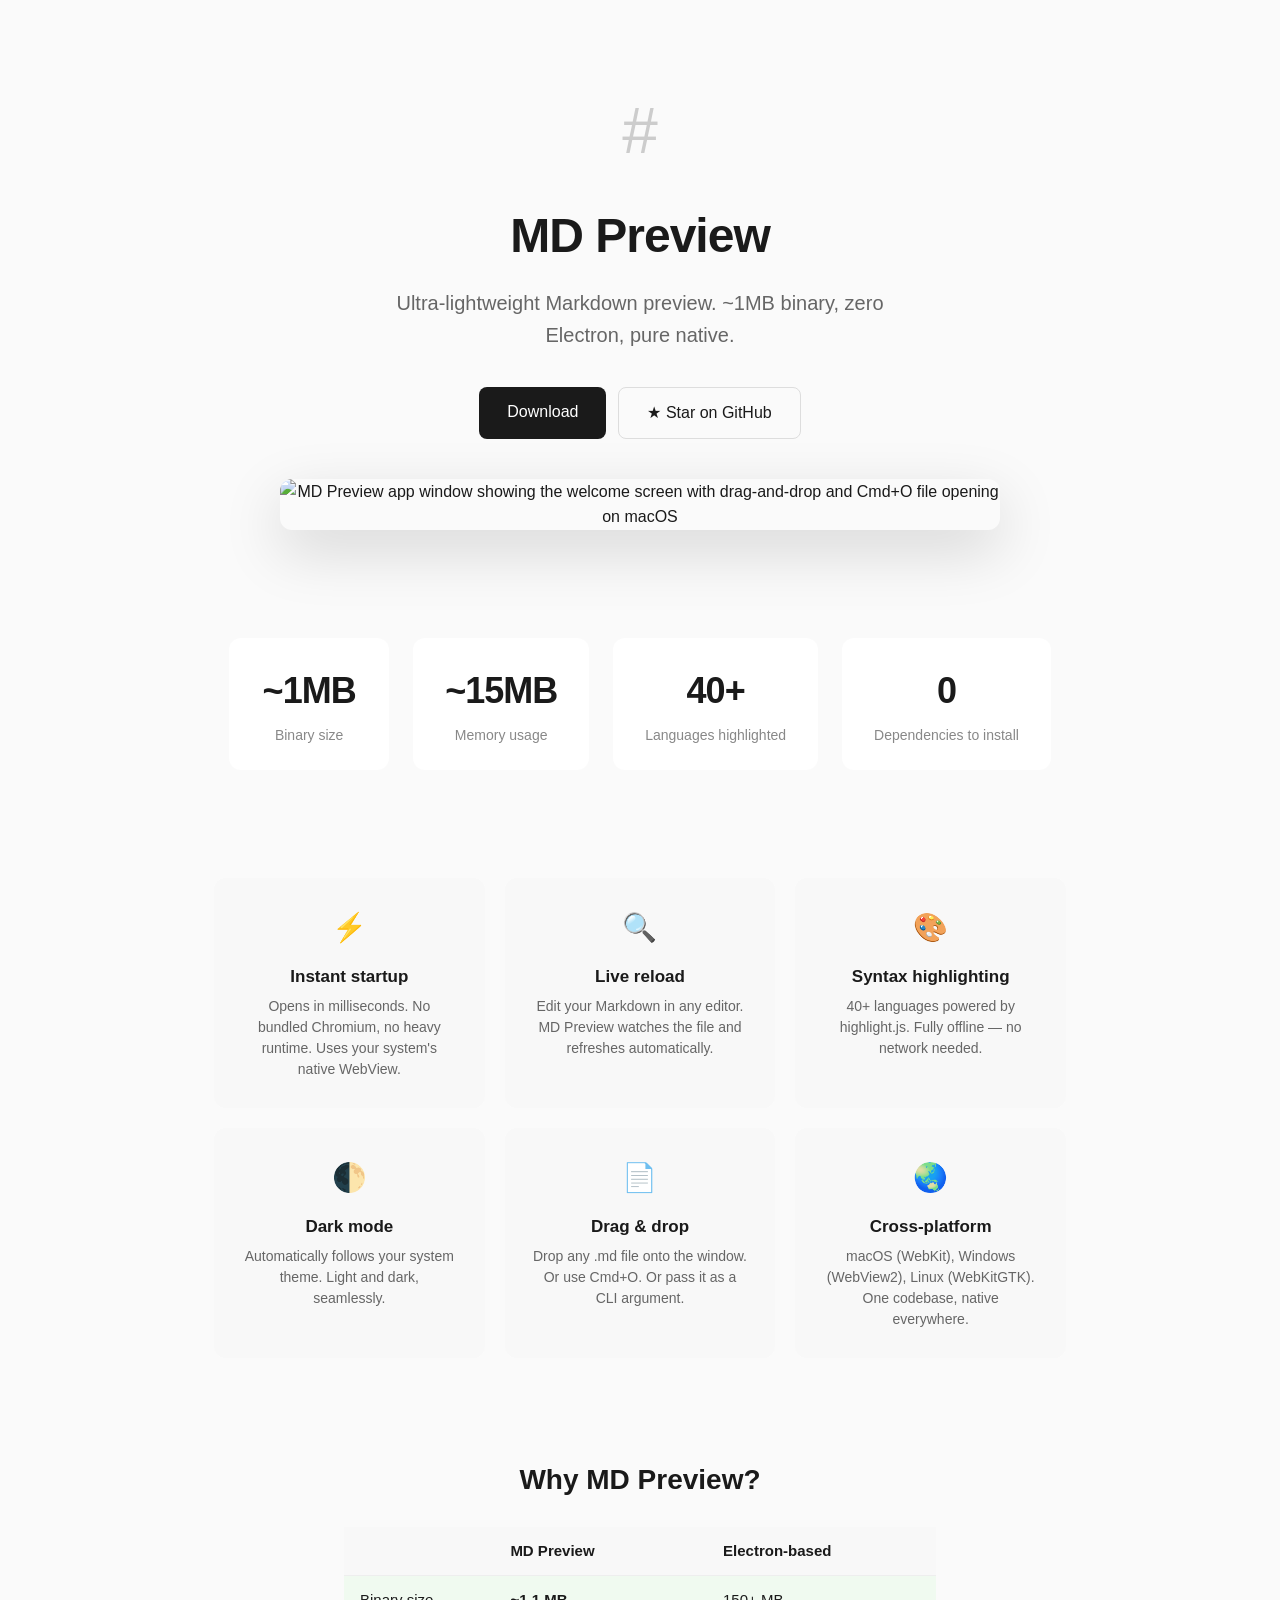
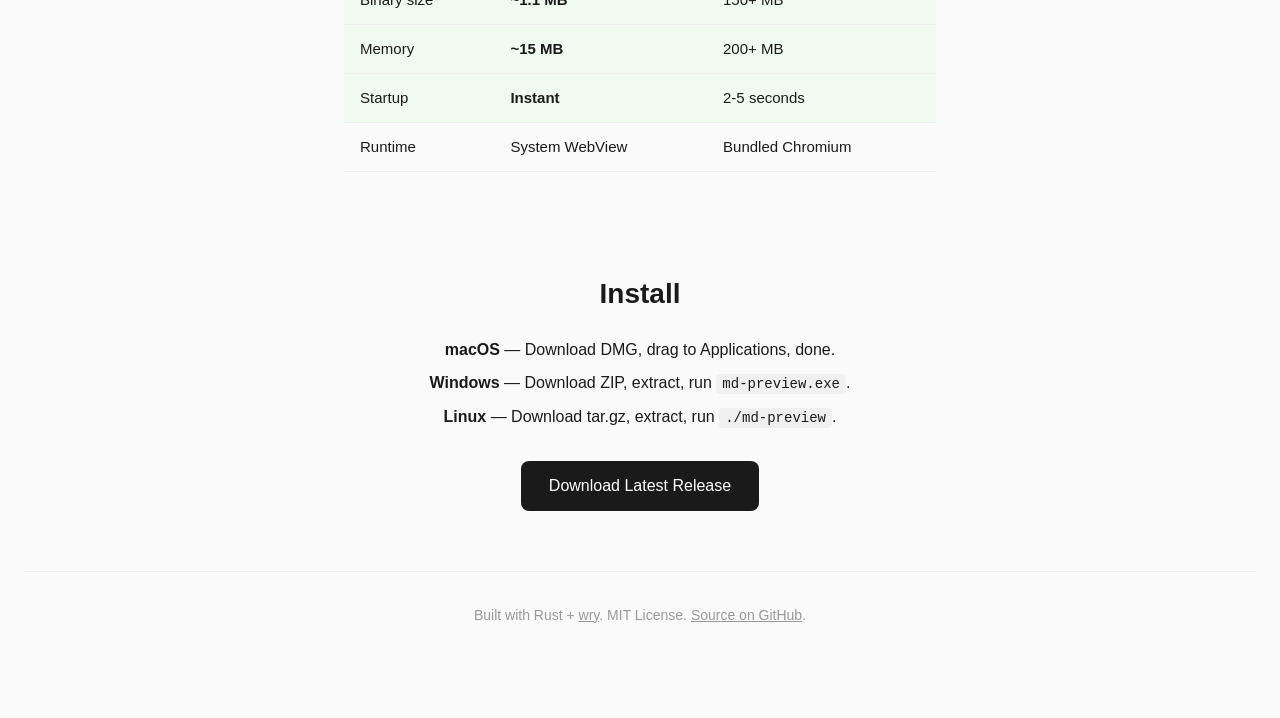
==== docs/index.html @ 72ba21fd "feat: add star icon to GitHub button on landing page" ====
<!DOCTYPE html>
<html lang="en">
<head>
<meta charset="utf-8">
<meta name="viewport" content="width=device-width, initial-scale=1">
<title>MD Preview — Ultra-lightweight Markdown Preview App for macOS, Windows & Linux</title>
<meta name="description" content="Free, open-source Markdown preview app. ~1MB binary, native WebView, offline syntax highlighting for 40+ languages, dark mode. Built with Rust. Supports macOS, Windows, Linux.">
<meta name="keywords" content="markdown preview, markdown viewer, markdown reader, md preview, lightweight markdown app, rust markdown, native markdown viewer, offline markdown, syntax highlighting, dark mode, macos app, windows app, linux app, open source, free markdown tool, electron alternative, wry, pulldown-cmark">
<meta name="author" content="vorojar">
<meta name="robots" content="index, follow">
<link rel="canonical" href="https://vorojar.github.io/md-preview/">

<!-- Open Graph -->
<meta property="og:type" content="website">
<meta property="og:site_name" content="MD Preview">
<meta property="og:title" content="MD Preview — Ultra-lightweight Markdown Preview App">
<meta property="og:description" content="~1MB binary. Zero Electron. Pure native. Syntax highlighting for 40+ languages. macOS, Windows, Linux. Free & open source.">
<meta property="og:image" content="https://raw.githubusercontent.com/vorojar/md-preview/master/screenshots/welcome.png">
<meta property="og:image:width" content="1281">
<meta property="og:image:height" content="1080">
<meta property="og:url" content="https://vorojar.github.io/md-preview/">

<!-- Twitter -->
<meta name="twitter:card" content="summary_large_image">
<meta name="twitter:title" content="MD Preview — ~1MB Markdown Preview App">
<meta name="twitter:description" content="Zero Electron. Pure native. 40+ languages highlighted. Free & open source.">
<meta name="twitter:image" content="https://raw.githubusercontent.com/vorojar/md-preview/master/screenshots/welcome.png">

<link rel="icon" href="data:image/svg+xml,<svg xmlns='http://www.w3.org/2000/svg' viewBox='0 0 100 100'><text y='.9em' font-size='90'>#</text></svg>">

<!-- Structured Data -->
<script type="application/ld+json">
{
  "@context": "https://schema.org",
  "@type": "SoftwareApplication",
  "name": "MD Preview",
  "description": "Ultra-lightweight cross-platform Markdown preview app built with Rust. ~1MB binary, native WebView, offline syntax highlighting, dark mode.",
  "url": "https://vorojar.github.io/md-preview/",
  "downloadUrl": "https://github.com/vorojar/md-preview/releases",
  "operatingSystem": "macOS, Windows, Linux",
  "applicationCategory": "DeveloperApplication",
  "softwareVersion": "0.3.0",
  "fileSize": "1.1MB",
  "license": "https://opensource.org/licenses/MIT",
  "offers": { "@type": "Offer", "price": "0", "priceCurrency": "USD" },
  "author": { "@type": "Person", "name": "vorojar", "url": "https://github.com/vorojar" },
  "sourceOrganization": { "@type": "Organization", "name": "GitHub", "url": "https://github.com/vorojar/md-preview" }
}
</script>
<style>
:root { color-scheme: light; }
* { margin: 0; padding: 0; box-sizing: border-box; }

body {
  font-family: -apple-system, BlinkMacSystemFont, "Segoe UI", Helvetica, Arial, sans-serif;
  line-height: 1.6;
  color: #1a1a1a;
  background: #fff;
}


/* Hero */
.hero {
  text-align: center;
  padding: 80px 24px 60px;
  background: #fafafa;
}

.hero-icon {
  font-size: 64px;
  color: #ccc;
  margin-bottom: 16px;
}

.hero h1 {
  font-size: 48px;
  font-weight: 700;
  letter-spacing: -1px;
  margin-bottom: 12px;
}

.hero .tagline {
  font-size: 20px;
  color: #666;
  max-width: 560px;
  margin: 0 auto 36px;
}

.cta {
  display: inline-flex;
  gap: 12px;
  flex-wrap: wrap;
  justify-content: center;
}

.cta a {
  display: inline-block;
  padding: 12px 28px;
  border-radius: 8px;
  font-size: 16px;
  font-weight: 500;
  text-decoration: none;
  transition: all 0.2s;
}

.cta-primary {
  background: #1a1a1a;
  color: #fff;
}
.cta-primary:hover { background: #333; }


.cta-secondary {
  background: none;
  color: #1a1a1a;
  border: 1px solid #ddd;
}
.cta-secondary:hover { background: #f5f5f5; }

/* Screenshot */
.screenshot {
  text-align: center;
  padding: 40px 24px 60px;
  background: #fafafa;
}


.screenshot img {
  max-width: 720px;
  width: 100%;
  height: auto;
  border-radius: 12px;
  box-shadow: 0 20px 60px rgba(0,0,0,0.15);
}

/* Stats */
.stats {
  display: flex;
  justify-content: center;
  gap: 24px;
  padding: 48px 24px;
  background: #fafafa;
  flex-wrap: wrap;
}

.stat {
  background: #fff;
  border-radius: 12px;
  padding: 24px 32px;
  text-align: center;
  min-width: 160px;
}

.stat .number {
  font-size: 36px;
  font-weight: 700;
  letter-spacing: -1px;
}

.stat .label {
  font-size: 14px;
  color: #888;
  margin-top: 4px;
}

/* Features */
.features {
  max-width: 900px;
  margin: 0 auto;
  padding: 60px 24px;
  display: grid;
  grid-template-columns: repeat(auto-fit, minmax(250px, 1fr));
  gap: 20px;
}

.feature {
  background: #f8f8f8;
  border-radius: 12px;
  padding: 28px;
}

.feature .icon {
  font-size: 28px;
  margin-bottom: 12px;
}

.feature h3 {
  font-size: 17px;
  margin-bottom: 6px;
}

.feature p {
  font-size: 14px;
  color: #666;
  line-height: 1.5;
}

/* Comparison */
.comparison-section {
  max-width: 640px;
  margin: 0 auto;
  padding: 40px 24px 60px;
  text-align: center;
}

.comparison-section h2 {
  font-size: 28px;
  margin-bottom: 24px;
}

.comparison {
  width: 100%;
  border-collapse: collapse;
  font-size: 15px;
}

.comparison th, .comparison td {
  padding: 12px 16px;
  text-align: left;
  border-bottom: 1px solid #eee;
}

.comparison th {
  background: #f8f8f8;
  font-weight: 600;
}

.comparison .highlight {
  background: #f0faf0;
}

/* Install */
.install {
  max-width: 640px;
  margin: 0 auto;
  padding: 40px 24px 60px;
  text-align: center;
}

.install h2 {
  font-size: 28px;
  margin-bottom: 20px;
}

.install-steps p {
  margin: 8px 0;
  font-size: 16px;
}

.install-steps code {
  display: inline;
  background: #f0f0f0;
  padding: 2px 6px;
  border-radius: 4px;
  font-size: 14px;
}

/* Footer */
footer {
  text-align: center;
  padding: 32px 24px;
  font-size: 14px;
  color: #999;
  border-top: 1px solid #eee;
}

footer a { color: inherit; }

/* Mobile */
@media (max-width: 600px) {
  .hero h1 { font-size: 32px; }
  .hero .tagline { font-size: 17px; }
  .stats { gap: 12px; }
  .stat { min-width: 140px; padding: 20px; }
  .stat .number { font-size: 28px; }
}
</style>
</head>
<body>

<header class="hero">
  <div class="hero-icon">#</div>
  <h1>MD Preview</h1>
  <p class="tagline">Ultra-lightweight Markdown preview. ~1MB binary, zero Electron, pure native.</p>
  <div class="cta">
    <a class="cta-primary" href="https://github.com/vorojar/md-preview/releases">Download</a>
    <a class="cta-secondary" href="https://github.com/vorojar/md-preview">&#9733; Star on GitHub</a>
  </div>
</section>

<section class="screenshot">
  <img src="https://raw.githubusercontent.com/vorojar/md-preview/master/screenshots/welcome.png" alt="MD Preview app window showing the welcome screen with drag-and-drop and Cmd+O file opening on macOS" loading="lazy" width="1281" height="1080">
</section>

<section class="stats">
  <div class="stat">
    <div class="number">~1MB</div>
    <div class="label">Binary size</div>
  </div>
  <div class="stat">
    <div class="number">~15MB</div>
    <div class="label">Memory usage</div>
  </div>
  <div class="stat">
    <div class="number">40+</div>
    <div class="label">Languages highlighted</div>
  </div>
  <div class="stat">
    <div class="number">0</div>
    <div class="label">Dependencies to install</div>
  </div>
</section>

<section class="features">
  <div class="feature">
    <div class="icon">&#9889;</div>
    <h3>Instant startup</h3>
    <p>Opens in milliseconds. No bundled Chromium, no heavy runtime. Uses your system's native WebView.</p>
  </div>
  <div class="feature">
    <div class="icon">&#128269;</div>
    <h3>Live reload</h3>
    <p>Edit your Markdown in any editor. MD Preview watches the file and refreshes automatically.</p>
  </div>
  <div class="feature">
    <div class="icon">&#127912;</div>
    <h3>Syntax highlighting</h3>
    <p>40+ languages powered by highlight.js. Fully offline — no network needed.</p>
  </div>
  <div class="feature">
    <div class="icon">&#127763;</div>
    <h3>Dark mode</h3>
    <p>Automatically follows your system theme. Light and dark, seamlessly.</p>
  </div>
  <div class="feature">
    <div class="icon">&#128196;</div>
    <h3>Drag & drop</h3>
    <p>Drop any .md file onto the window. Or use Cmd+O. Or pass it as a CLI argument.</p>
  </div>
  <div class="feature">
    <div class="icon">&#127759;</div>
    <h3>Cross-platform</h3>
    <p>macOS (WebKit), Windows (WebView2), Linux (WebKitGTK). One codebase, native everywhere.</p>
  </div>
</section>

<section class="comparison-section">
  <h2>Why MD Preview?</h2>
  <table class="comparison">
    <tr>
      <th></th>
      <th>MD Preview</th>
      <th>Electron-based</th>
    </tr>
    <tr class="highlight">
      <td>Binary size</td>
      <td><strong>~1.1 MB</strong></td>
      <td>150+ MB</td>
    </tr>
    <tr class="highlight">
      <td>Memory</td>
      <td><strong>~15 MB</strong></td>
      <td>200+ MB</td>
    </tr>
    <tr class="highlight">
      <td>Startup</td>
      <td><strong>Instant</strong></td>
      <td>2-5 seconds</td>
    </tr>
    <tr>
      <td>Runtime</td>
      <td>System WebView</td>
      <td>Bundled Chromium</td>
    </tr>
  </table>
</section>

<section class="install">
  <h2>Install</h2>
  <div class="install-steps">
    <p><strong>macOS</strong> — Download DMG, drag to Applications, done.</p>
    <p><strong>Windows</strong> — Download ZIP, extract, run <code>md-preview.exe</code>.</p>
    <p><strong>Linux</strong> — Download tar.gz, extract, run <code>./md-preview</code>.</p>
  </div>
  <div class="cta" style="margin-top: 24px;">
    <a class="cta-primary" href="https://github.com/vorojar/md-preview/releases/latest">Download Latest Release</a>
  </div>
</section>

<footer>
  <p>Built with Rust + <a href="https://github.com/nicedavisit/nicedavisit">wry</a>. MIT License. <a href="https://github.com/vorojar/md-preview">Source on GitHub</a>.</p>
</footer>

</body>
</html>
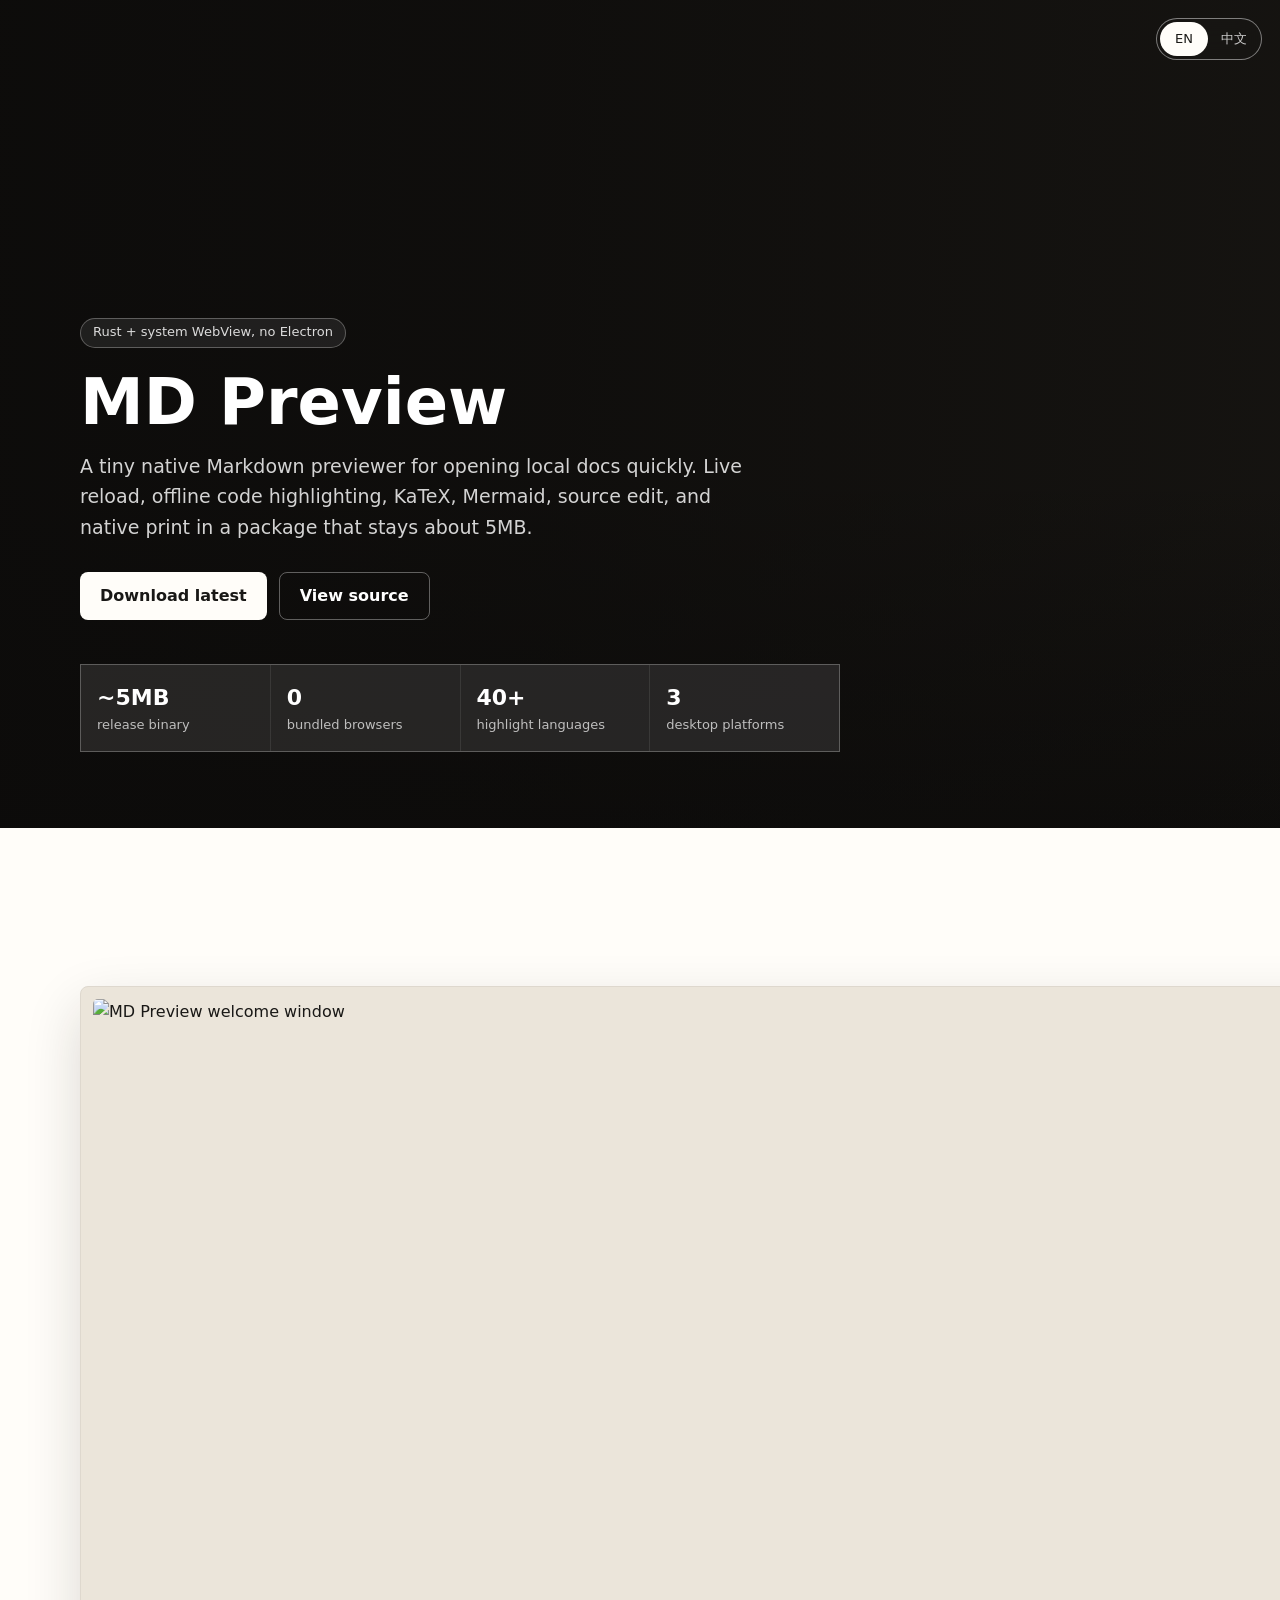
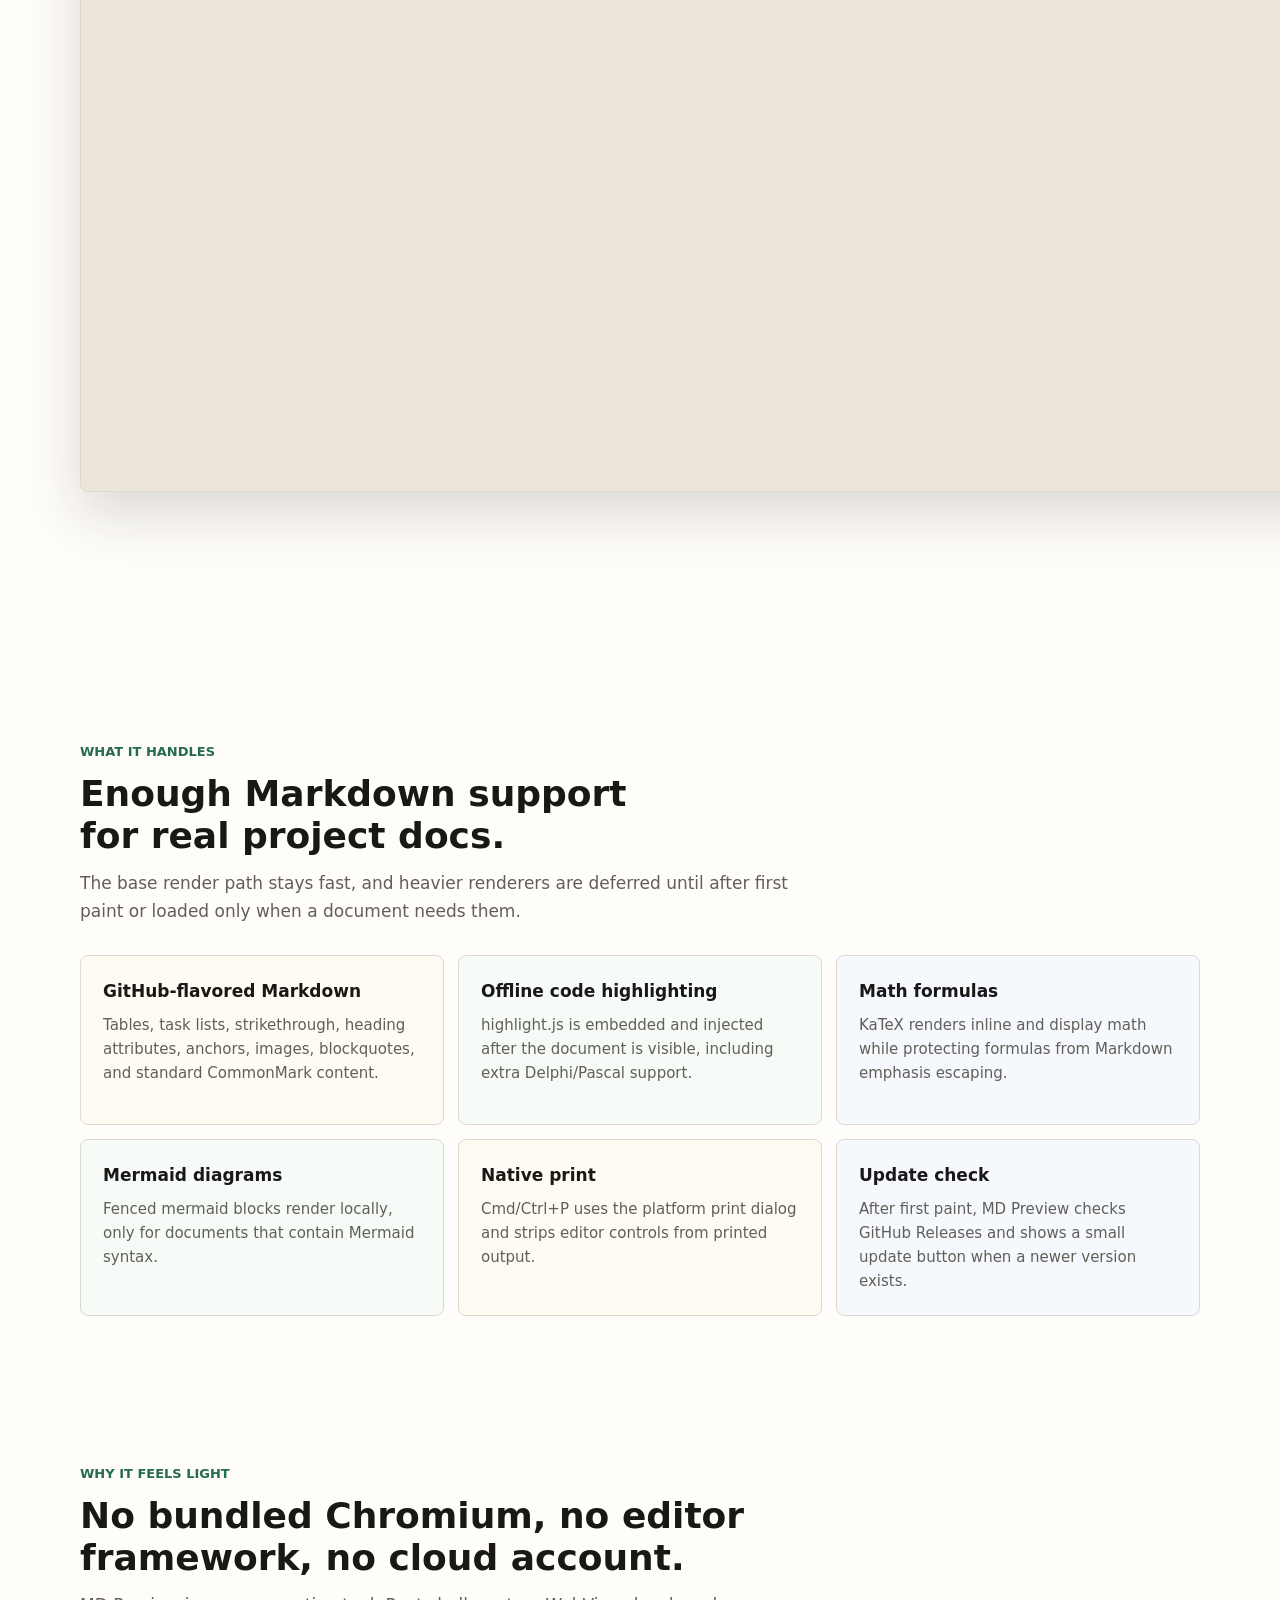
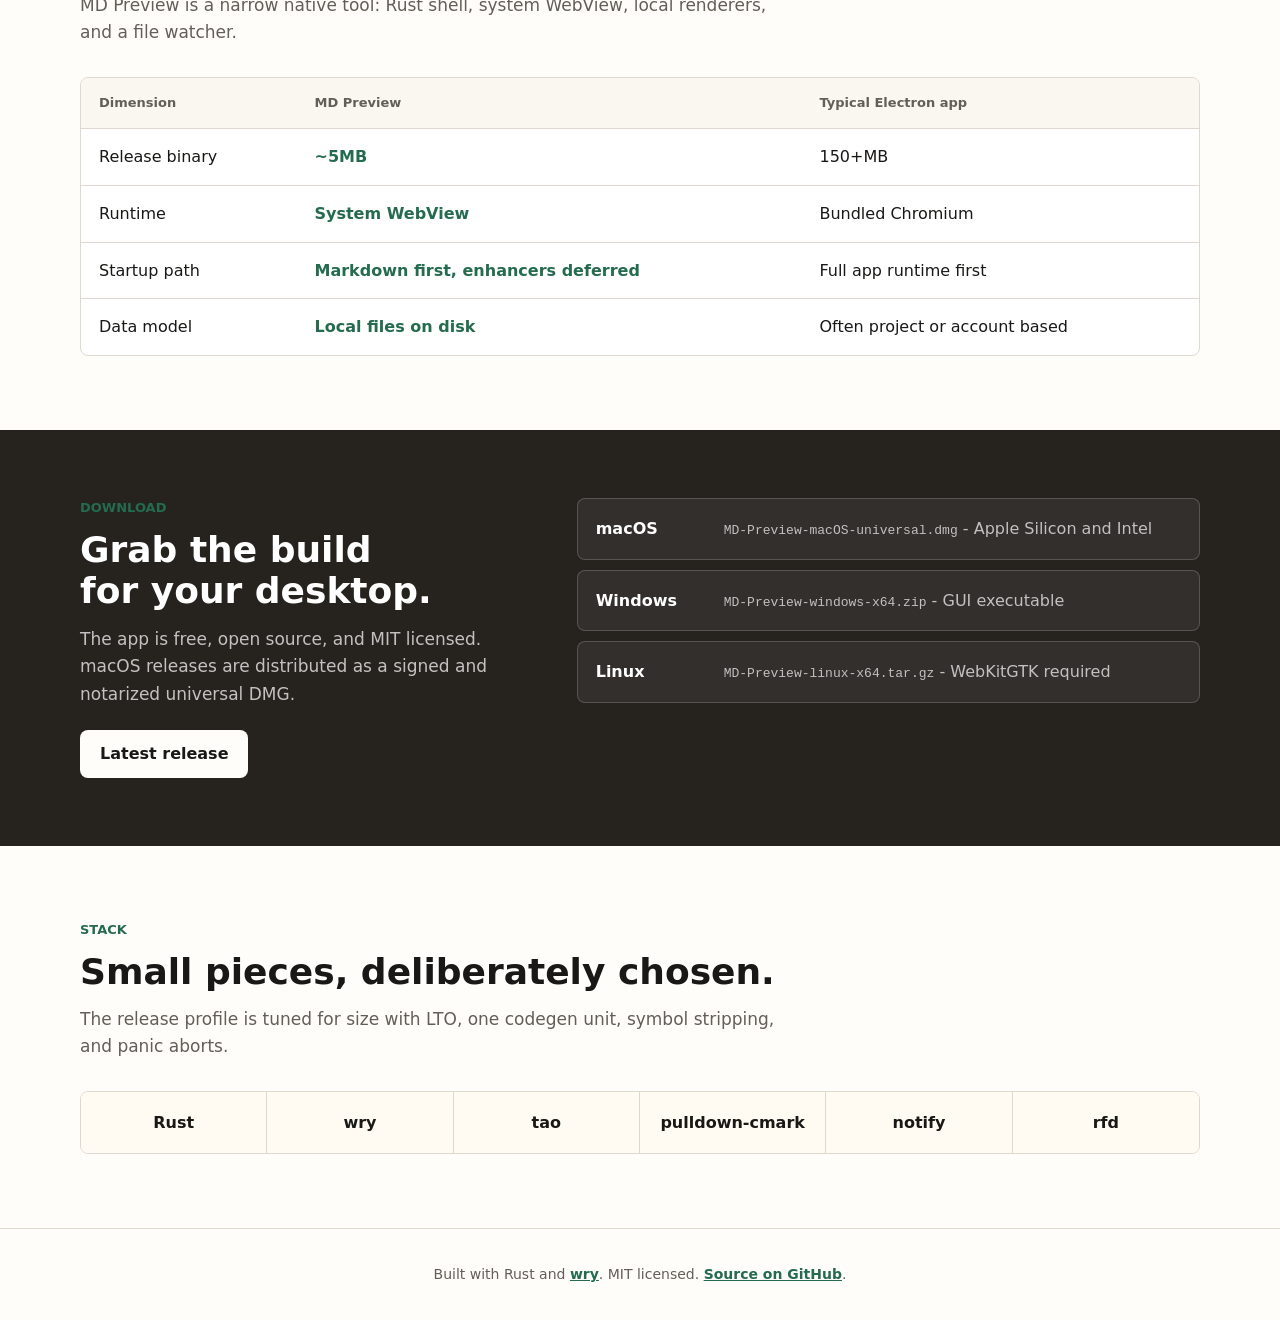
==== commit 743c64b2: "docs: refresh readme and website" ====
--- a/docs/index.html
+++ b/docs/index.html
@@ -3,393 +3,610 @@
 <head>
 <meta charset="utf-8">
 <meta name="viewport" content="width=device-width, initial-scale=1">
-<title>MD Preview — Ultra-lightweight Markdown Preview App for macOS, Windows & Linux</title>
-<meta name="description" content="Free, open-source Markdown preview app. ~1MB binary, native WebView, offline syntax highlighting for 40+ languages, dark mode. Built with Rust. Supports macOS, Windows, Linux.">
-<meta name="keywords" content="markdown preview, markdown viewer, markdown reader, md preview, lightweight markdown app, rust markdown, native markdown viewer, offline markdown, syntax highlighting, dark mode, macos app, windows app, linux app, open source, free markdown tool, electron alternative, wry, pulldown-cmark">
+<title>MD Preview - Tiny native Markdown previewer for macOS, Windows, and Linux</title>
+<meta name="description" content="MD Preview is a tiny native Markdown previewer built with Rust and system WebView. About 5MB, zero Electron, offline syntax highlighting, KaTeX, Mermaid, live reload, and native print.">
+<meta name="keywords" content="markdown preview, markdown viewer, markdown reader, md preview, lightweight markdown app, rust markdown, native markdown viewer, offline markdown, syntax highlighting, katex, mermaid, macos app, windows app, linux app, open source, electron alternative, wry, pulldown-cmark">
 <meta name="author" content="vorojar">
 <meta name="robots" content="index, follow">
 <link rel="canonical" href="https://vorojar.github.io/md-preview/">
 
-<!-- Open Graph -->
 <meta property="og:type" content="website">
 <meta property="og:site_name" content="MD Preview">
-<meta property="og:title" content="MD Preview — Ultra-lightweight Markdown Preview App">
-<meta property="og:description" content="~1MB binary. Zero Electron. Pure native. Syntax highlighting for 40+ languages. macOS, Windows, Linux. Free & open source.">
-<meta property="og:image" content="https://raw.githubusercontent.com/vorojar/md-preview/master/screenshots/welcome.png">
-<meta property="og:image:width" content="1281">
+<meta property="og:title" content="MD Preview - Tiny native Markdown previewer">
+<meta property="og:description" content="About 5MB. Zero Electron. Local-first Markdown preview with offline code highlighting, KaTeX, Mermaid, live reload, and native print.">
+<meta property="og:image" content="https://raw.githubusercontent.com/vorojar/md-preview/master/screenshots/hero.jpg">
+<meta property="og:image:width" content="1440">
 <meta property="og:image:height" content="1080">
 <meta property="og:url" content="https://vorojar.github.io/md-preview/">
 
-<!-- Twitter -->
 <meta name="twitter:card" content="summary_large_image">
-<meta name="twitter:title" content="MD Preview — ~1MB Markdown Preview App">
-<meta name="twitter:description" content="Zero Electron. Pure native. 40+ languages highlighted. Free & open source.">
-<meta name="twitter:image" content="https://raw.githubusercontent.com/vorojar/md-preview/master/screenshots/welcome.png">
-
-<link rel="icon" href="data:image/svg+xml,<svg xmlns='http://www.w3.org/2000/svg' viewBox='0 0 100 100'><text y='.9em' font-size='90'>#</text></svg>">
-
-<!-- Structured Data -->
+<meta name="twitter:title" content="MD Preview - Tiny native Markdown previewer">
+<meta name="twitter:description" content="Rust + system WebView. About 5MB. No Electron. Works offline.">
+<meta name="twitter:image" content="https://raw.githubusercontent.com/vorojar/md-preview/master/screenshots/hero.jpg">
+
+<link rel="icon" href="data:image/svg+xml,%3Csvg xmlns='http://www.w3.org/2000/svg' viewBox='0 0 100 100'%3E%3Crect width='100' height='100' rx='18' fill='white'/%3E%3Ctext x='50' y='68' text-anchor='middle' font-family='ui-monospace, Menlo, Consolas, monospace' font-size='70' font-weight='800' fill='%231a1a1a'%3E%23%3C/text%3E%3C/svg%3E">
+
 <script type="application/ld+json">
 {
   "@context": "https://schema.org",
   "@type": "SoftwareApplication",
   "name": "MD Preview",
-  "description": "Ultra-lightweight cross-platform Markdown preview app built with Rust. ~1MB binary, native WebView, offline syntax highlighting, dark mode.",
+  "description": "Tiny native cross-platform Markdown previewer built with Rust and system WebView. About 5MB, zero Electron, offline syntax highlighting, KaTeX, Mermaid, live reload, and native print.",
   "url": "https://vorojar.github.io/md-preview/",
   "downloadUrl": "https://github.com/vorojar/md-preview/releases",
   "operatingSystem": "macOS, Windows, Linux",
   "applicationCategory": "DeveloperApplication",
-  "softwareVersion": "0.3.0",
-  "fileSize": "1.1MB",
+  "softwareVersion": "1.1.2",
+  "fileSize": "5.1MB",
   "license": "https://opensource.org/licenses/MIT",
   "offers": { "@type": "Offer", "price": "0", "priceCurrency": "USD" },
   "author": { "@type": "Person", "name": "vorojar", "url": "https://github.com/vorojar" },
   "sourceOrganization": { "@type": "Organization", "name": "GitHub", "url": "https://github.com/vorojar/md-preview" }
 }
 </script>
+
 <style>
-:root { color-scheme: light; }
-* { margin: 0; padding: 0; box-sizing: border-box; }
-
+:root {
+  color-scheme: light;
+  --ink: #191816;
+  --muted: #625f59;
+  --soft: #f6f3ee;
+  --paper: #fffdf9;
+  --line: #ded8ce;
+  --green: #246b4f;
+  --blue: #245c9c;
+  --rust: #a44f2f;
+  --code: #26231f;
+}
+
+* { box-sizing: border-box; }
+html { scroll-behavior: smooth; }
 body {
-  font-family: -apple-system, BlinkMacSystemFont, "Segoe UI", Helvetica, Arial, sans-serif;
+  margin: 0;
+  font-family: ui-sans-serif, system-ui, -apple-system, BlinkMacSystemFont, "Segoe UI", sans-serif;
   line-height: 1.6;
-  color: #1a1a1a;
-  background: #fff;
-}
-
-
-/* Hero */
+  color: var(--ink);
+  background: var(--paper);
+}
+a { color: inherit; }
+img { max-width: 100%; display: block; }
+
+.lang-switch {
+  position: fixed;
+  top: 18px;
+  right: 18px;
+  z-index: 20;
+  display: flex;
+  gap: 2px;
+  padding: 3px;
+  border: 1px solid rgba(255,255,255,.45);
+  background: rgba(25,24,22,.58);
+  backdrop-filter: blur(12px);
+  border-radius: 999px;
+}
+.lang-btn {
+  min-width: 48px;
+  min-height: 34px;
+  display: grid;
+  place-items: center;
+  border-radius: 999px;
+  color: rgba(255,255,255,.78);
+  font-size: 13px;
+  text-decoration: none;
+}
+.lang-btn.active { color: var(--ink); background: #fffdf9; }
+
 .hero {
-  text-align: center;
-  padding: 80px 24px 60px;
-  background: #fafafa;
-}
-
-.hero-icon {
+  min-height: 92vh;
+  display: grid;
+  align-items: end;
+  position: relative;
+  overflow: hidden;
+  background: #171512;
+}
+.hero::before {
+  content: "";
+  position: absolute;
+  inset: 0;
+  background:
+    linear-gradient(90deg, rgba(12,11,10,.92) 0%, rgba(12,11,10,.70) 42%, rgba(12,11,10,.18) 100%),
+    linear-gradient(0deg, rgba(12,11,10,.78) 0%, rgba(12,11,10,0) 42%),
+    url("https://raw.githubusercontent.com/vorojar/md-preview/master/screenshots/hero.jpg") center right / cover no-repeat;
+  transform: scale(1.02);
+}
+.hero-inner {
+  position: relative;
+  width: min(1120px, calc(100% - 40px));
+  margin: 0 auto;
+  padding: 104px 0 76px;
+  color: white;
+}
+.eyebrow {
+  display: inline-flex;
+  align-items: center;
+  min-height: 30px;
+  padding: 0 12px;
+  border: 1px solid rgba(255,255,255,.28);
+  border-radius: 999px;
+  color: rgba(255,255,255,.84);
+  font-size: 13px;
+  background: rgba(255,255,255,.08);
+}
+h1 {
+  margin: 22px 0 16px;
+  max-width: 760px;
   font-size: 64px;
-  color: #ccc;
-  margin-bottom: 16px;
-}
-
-.hero h1 {
-  font-size: 48px;
-  font-weight: 700;
-  letter-spacing: -1px;
-  margin-bottom: 12px;
-}
-
-.hero .tagline {
-  font-size: 20px;
-  color: #666;
-  max-width: 560px;
-  margin: 0 auto 36px;
-}
-
-.cta {
+  line-height: 1.02;
+  letter-spacing: 0;
+  text-wrap: balance;
+}
+.hero-copy {
+  max-width: 680px;
+  margin: 0 0 30px;
+  color: rgba(255,255,255,.82);
+  font-size: 19px;
+}
+.actions {
+  display: flex;
+  flex-wrap: wrap;
+  gap: 12px;
+  align-items: center;
+}
+.button {
+  min-height: 48px;
   display: inline-flex;
-  gap: 12px;
-  flex-wrap: wrap;
+  align-items: center;
   justify-content: center;
-}
-
-.cta a {
-  display: inline-block;
-  padding: 12px 28px;
+  padding: 0 20px;
   border-radius: 8px;
-  font-size: 16px;
-  font-weight: 500;
   text-decoration: none;
-  transition: all 0.2s;
-}
-
-.cta-primary {
-  background: #1a1a1a;
-  color: #fff;
-}
-.cta-primary:hover { background: #333; }
-
-
-.cta-secondary {
-  background: none;
-  color: #1a1a1a;
-  border: 1px solid #ddd;
-}
-.cta-secondary:hover { background: #f5f5f5; }
-
-/* Screenshot */
-.screenshot {
-  text-align: center;
-  padding: 40px 24px 60px;
-  background: #fafafa;
-}
-
-
-.screenshot img {
+  font-weight: 650;
+}
+.button.primary { background: #fffdf9; color: var(--ink); }
+.button.secondary { border: 1px solid rgba(255,255,255,.34); color: white; }
+.hero-proof {
+  margin-top: 44px;
+  display: grid;
+  grid-template-columns: repeat(4, minmax(120px, 1fr));
+  gap: 1px;
+  max-width: 760px;
+  border: 1px solid rgba(255,255,255,.18);
+  background: rgba(255,255,255,.18);
+}
+.proof-item {
+  padding: 15px 16px;
+  background: rgba(12,11,10,.42);
+}
+.proof-value {
+  display: block;
+  font-size: 22px;
+  font-weight: 760;
+}
+.proof-label {
+  display: block;
+  color: rgba(255,255,255,.70);
+  font-size: 13px;
+}
+
+main { background: var(--paper); }
+.section {
+  width: min(1120px, calc(100% - 40px));
+  margin: 0 auto;
+  padding: 74px 0;
+}
+.section.compact { padding-top: 56px; }
+.section-head {
   max-width: 720px;
-  width: 100%;
-  height: auto;
-  border-radius: 12px;
-  box-shadow: 0 20px 60px rgba(0,0,0,0.15);
-}
-
-/* Stats */
-.stats {
-  display: flex;
-  justify-content: center;
-  gap: 24px;
-  padding: 48px 24px;
-  background: #fafafa;
-  flex-wrap: wrap;
-}
-
-.stat {
-  background: #fff;
-  border-radius: 12px;
-  padding: 24px 32px;
-  text-align: center;
-  min-width: 160px;
-}
-
-.stat .number {
+  margin-bottom: 30px;
+}
+.kicker {
+  margin: 0 0 10px;
+  color: var(--green);
+  font-weight: 750;
+  font-size: 13px;
+  text-transform: uppercase;
+}
+h2 {
+  margin: 0;
   font-size: 36px;
-  font-weight: 700;
-  letter-spacing: -1px;
-}
-
-.stat .label {
-  font-size: 14px;
-  color: #888;
-  margin-top: 4px;
-}
-
-/* Features */
-.features {
-  max-width: 900px;
-  margin: 0 auto;
-  padding: 60px 24px;
-  display: grid;
-  grid-template-columns: repeat(auto-fit, minmax(250px, 1fr));
-  gap: 20px;
-}
-
+  line-height: 1.16;
+  letter-spacing: 0;
+  text-wrap: balance;
+}
+.lead {
+  margin: 14px 0 0;
+  max-width: 720px;
+  color: var(--muted);
+  font-size: 17px;
+}
+
+.use-grid {
+  display: grid;
+  grid-template-columns: 1.1fr .9fr;
+  gap: 38px;
+  align-items: center;
+}
+.device {
+  border: 1px solid var(--line);
+  background: #ebe5da;
+  padding: 12px;
+  border-radius: 8px;
+  box-shadow: 0 22px 55px rgba(32,26,18,.16);
+}
+.device img { border-radius: 5px; }
+.points {
+  display: grid;
+  gap: 18px;
+}
+.point {
+  border-top: 1px solid var(--line);
+  padding-top: 18px;
+}
+.point h3 {
+  margin: 0 0 6px;
+  font-size: 18px;
+}
+.point p {
+  margin: 0;
+  color: var(--muted);
+}
+
+.feature-grid {
+  display: grid;
+  grid-template-columns: repeat(3, 1fr);
+  gap: 14px;
+}
 .feature {
-  background: #f8f8f8;
-  border-radius: 12px;
-  padding: 28px;
-}
-
-.feature .icon {
-  font-size: 28px;
-  margin-bottom: 12px;
-}
-
+  min-height: 170px;
+  border: 1px solid var(--line);
+  border-radius: 8px;
+  padding: 22px;
+  background: #fffaf2;
+}
+.feature:nth-child(2n) { background: #f7fbf7; }
+.feature:nth-child(3n) { background: #f5f8fc; }
 .feature h3 {
+  margin: 0 0 8px;
   font-size: 17px;
-  margin-bottom: 6px;
-}
-
+}
 .feature p {
-  font-size: 14px;
-  color: #666;
-  line-height: 1.5;
-}
-
-/* Comparison */
-.comparison-section {
-  max-width: 640px;
-  margin: 0 auto;
-  padding: 40px 24px 60px;
-  text-align: center;
-}
-
-.comparison-section h2 {
-  font-size: 28px;
-  margin-bottom: 24px;
-}
-
-.comparison {
+  margin: 0;
+  color: var(--muted);
+  font-size: 15px;
+}
+
+.compare-wrap {
+  overflow-x: auto;
+  border: 1px solid var(--line);
+  border-radius: 8px;
+  background: white;
+}
+.compare {
   width: 100%;
   border-collapse: collapse;
-  font-size: 15px;
-}
-
-.comparison th, .comparison td {
-  padding: 12px 16px;
+  min-width: 620px;
+}
+.compare th,
+.compare td {
+  padding: 15px 18px;
   text-align: left;
-  border-bottom: 1px solid #eee;
-}
-
-.comparison th {
-  background: #f8f8f8;
-  font-weight: 600;
-}
-
-.comparison .highlight {
-  background: #f0faf0;
-}
-
-/* Install */
-.install {
-  max-width: 640px;
+  border-bottom: 1px solid var(--line);
+}
+.compare tr:last-child td { border-bottom: 0; }
+.compare th {
+  font-size: 13px;
+  color: var(--muted);
+  background: #faf7f0;
+}
+.compare td:nth-child(2) {
+  color: var(--green);
+  font-weight: 750;
+}
+
+.download-band {
+  background: var(--code);
+  color: white;
+}
+.download-grid {
+  width: min(1120px, calc(100% - 40px));
   margin: 0 auto;
-  padding: 40px 24px 60px;
+  padding: 68px 0;
+  display: grid;
+  grid-template-columns: .85fr 1.15fr;
+  gap: 36px;
+  align-items: start;
+}
+.download-grid .lead { color: rgba(255,255,255,.72); }
+.downloads {
+  display: grid;
+  gap: 10px;
+}
+.download-row {
+  display: grid;
+  grid-template-columns: 110px 1fr;
+  gap: 18px;
+  padding: 17px 18px;
+  border: 1px solid rgba(255,255,255,.18);
+  border-radius: 8px;
+  background: rgba(255,255,255,.06);
+}
+.download-row strong { color: #fff; }
+.download-row span { color: rgba(255,255,255,.70); }
+.download-actions { margin-top: 22px; }
+
+.tech {
+  display: grid;
+  grid-template-columns: repeat(6, 1fr);
+  border: 1px solid var(--line);
+  border-radius: 8px;
+  overflow: hidden;
+}
+.tech span {
+  padding: 18px 12px;
   text-align: center;
-}
-
-.install h2 {
-  font-size: 28px;
-  margin-bottom: 20px;
-}
-
-.install-steps p {
-  margin: 8px 0;
-  font-size: 16px;
-}
-
-.install-steps code {
-  display: inline;
-  background: #f0f0f0;
-  padding: 2px 6px;
-  border-radius: 4px;
+  background: #fffaf2;
+  border-right: 1px solid var(--line);
+  font-weight: 700;
+}
+.tech span:last-child { border-right: 0; }
+
+footer {
+  border-top: 1px solid var(--line);
+  padding: 34px 20px;
+  color: var(--muted);
+  text-align: center;
   font-size: 14px;
 }
-
-/* Footer */
-footer {
-  text-align: center;
-  padding: 32px 24px;
-  font-size: 14px;
-  color: #999;
-  border-top: 1px solid #eee;
-}
-
-footer a { color: inherit; }
-
-/* Mobile */
-@media (max-width: 600px) {
-  .hero h1 { font-size: 32px; }
-  .hero .tagline { font-size: 17px; }
-  .stats { gap: 12px; }
-  .stat { min-width: 140px; padding: 20px; }
-  .stat .number { font-size: 28px; }
+footer a { color: var(--green); font-weight: 650; }
+
+@media (max-width: 900px) {
+  h1 { font-size: 48px; }
+  .hero-proof { grid-template-columns: repeat(2, 1fr); }
+  .use-grid,
+  .download-grid { grid-template-columns: 1fr; }
+  .feature-grid { grid-template-columns: repeat(2, 1fr); }
+  .tech { grid-template-columns: repeat(3, 1fr); }
+  .tech span:nth-child(3) { border-right: 0; }
+  .tech span:nth-child(-n+3) { border-bottom: 1px solid var(--line); }
+}
+
+@media (max-width: 620px) {
+  .lang-switch { top: 12px; right: 12px; }
+  .hero { min-height: 88vh; }
+  .hero::before {
+    background:
+      linear-gradient(0deg, rgba(12,11,10,.90) 0%, rgba(12,11,10,.68) 62%, rgba(12,11,10,.34) 100%),
+      url("https://raw.githubusercontent.com/vorojar/md-preview/master/screenshots/hero.jpg") center top / cover no-repeat;
+  }
+  .hero-inner {
+    width: min(100% - 28px, 1120px);
+    padding: 92px 0 42px;
+  }
+  h1 { font-size: 38px; }
+  h2 { font-size: 29px; }
+  .hero-copy { font-size: 17px; }
+  .hero-proof { margin-top: 30px; }
+  .section { width: min(100% - 28px, 1120px); padding: 54px 0; }
+  .feature-grid { grid-template-columns: 1fr; }
+  .download-grid { width: min(100% - 28px, 1120px); padding: 52px 0; }
+  .download-row { grid-template-columns: 1fr; gap: 4px; }
+  .button { width: 100%; }
+  .tech { grid-template-columns: repeat(2, 1fr); }
+  .tech span { border-bottom: 1px solid var(--line); }
+  .tech span:nth-child(2n) { border-right: 0; }
+  .tech span:nth-last-child(-n+2) { border-bottom: 0; }
 }
 </style>
 </head>
 <body>
+<nav class="lang-switch" aria-label="Language">
+  <a href="#" class="lang-btn active" data-lang="en">EN</a>
+  <a href="#" class="lang-btn" data-lang="zh">中文</a>
+</nav>
 
 <header class="hero">
-  <div class="hero-icon">#</div>
-  <h1>MD Preview</h1>
-  <p class="tagline">Ultra-lightweight Markdown preview. ~1MB binary, zero Electron, pure native.</p>
-  <div class="cta">
-    <a class="cta-primary" href="https://github.com/vorojar/md-preview/releases">Download</a>
-    <a class="cta-secondary" href="https://github.com/vorojar/md-preview">&#9733; Star on GitHub</a>
+  <div class="hero-inner">
+    <span class="eyebrow" data-en="Rust + system WebView, no Electron" data-zh="Rust + 系统 WebView，无 Electron"></span>
+    <h1 data-en="MD Preview" data-zh="MD Preview"></h1>
+    <p class="hero-copy" data-en="A tiny native Markdown previewer for opening local docs quickly. Live reload, offline code highlighting, KaTeX, Mermaid, source edit, and native print in a package that stays about 5MB." data-zh="一个很小的原生 Markdown 预览器，用来快速打开本地文档。支持实时刷新、离线代码高亮、KaTeX、Mermaid、源码编辑和原生打印，体积仍保持在约 5MB。"></p>
+    <div class="actions">
+      <a class="button primary" href="https://github.com/vorojar/md-preview/releases/latest" data-en="Download latest" data-zh="下载最新版"></a>
+      <a class="button secondary" href="https://github.com/vorojar/md-preview" data-en="View source" data-zh="查看源码"></a>
+    </div>
+    <div class="hero-proof" aria-label="Project facts">
+      <div class="proof-item">
+        <span class="proof-value">~5MB</span>
+        <span class="proof-label" data-en="release binary" data-zh="发布二进制"></span>
+      </div>
+      <div class="proof-item">
+        <span class="proof-value">0</span>
+        <span class="proof-label" data-en="bundled browsers" data-zh="打包浏览器"></span>
+      </div>
+      <div class="proof-item">
+        <span class="proof-value">40+</span>
+        <span class="proof-label" data-en="highlight languages" data-zh="代码高亮语言"></span>
+      </div>
+      <div class="proof-item">
+        <span class="proof-value">3</span>
+        <span class="proof-label" data-en="desktop platforms" data-zh="桌面平台"></span>
+      </div>
+    </div>
   </div>
-</section>
-
-<section class="screenshot">
-  <img src="https://raw.githubusercontent.com/vorojar/md-preview/master/screenshots/welcome.png" alt="MD Preview app window showing the welcome screen with drag-and-drop and Cmd+O file opening on macOS" loading="lazy" width="1281" height="1080">
-</section>
-
-<section class="stats">
-  <div class="stat">
-    <div class="number">~1MB</div>
-    <div class="label">Binary size</div>
-  </div>
-  <div class="stat">
-    <div class="number">~15MB</div>
-    <div class="label">Memory usage</div>
-  </div>
-  <div class="stat">
-    <div class="number">40+</div>
-    <div class="label">Languages highlighted</div>
-  </div>
-  <div class="stat">
-    <div class="number">0</div>
-    <div class="label">Dependencies to install</div>
-  </div>
-</section>
-
-<section class="features">
-  <div class="feature">
-    <div class="icon">&#9889;</div>
-    <h3>Instant startup</h3>
-    <p>Opens in milliseconds. No bundled Chromium, no heavy runtime. Uses your system's native WebView.</p>
-  </div>
-  <div class="feature">
-    <div class="icon">&#128269;</div>
-    <h3>Live reload</h3>
-    <p>Edit your Markdown in any editor. MD Preview watches the file and refreshes automatically.</p>
-  </div>
-  <div class="feature">
-    <div class="icon">&#127912;</div>
-    <h3>Syntax highlighting</h3>
-    <p>40+ languages powered by highlight.js. Fully offline — no network needed.</p>
-  </div>
-  <div class="feature">
-    <div class="icon">&#127763;</div>
-    <h3>Dark mode</h3>
-    <p>Automatically follows your system theme. Light and dark, seamlessly.</p>
-  </div>
-  <div class="feature">
-    <div class="icon">&#128196;</div>
-    <h3>Drag & drop</h3>
-    <p>Drop any .md file onto the window. Or use Cmd+O. Or pass it as a CLI argument.</p>
-  </div>
-  <div class="feature">
-    <div class="icon">&#127759;</div>
-    <h3>Cross-platform</h3>
-    <p>macOS (WebKit), Windows (WebView2), Linux (WebKitGTK). One codebase, native everywhere.</p>
-  </div>
-</section>
-
-<section class="comparison-section">
-  <h2>Why MD Preview?</h2>
-  <table class="comparison">
-    <tr>
-      <th></th>
-      <th>MD Preview</th>
-      <th>Electron-based</th>
-    </tr>
-    <tr class="highlight">
-      <td>Binary size</td>
-      <td><strong>~1.1 MB</strong></td>
-      <td>150+ MB</td>
-    </tr>
-    <tr class="highlight">
-      <td>Memory</td>
-      <td><strong>~15 MB</strong></td>
-      <td>200+ MB</td>
-    </tr>
-    <tr class="highlight">
-      <td>Startup</td>
-      <td><strong>Instant</strong></td>
-      <td>2-5 seconds</td>
-    </tr>
-    <tr>
-      <td>Runtime</td>
-      <td>System WebView</td>
-      <td>Bundled Chromium</td>
-    </tr>
-  </table>
-</section>
-
-<section class="install">
-  <h2>Install</h2>
-  <div class="install-steps">
-    <p><strong>macOS</strong> — Download DMG, drag to Applications, done.</p>
-    <p><strong>Windows</strong> — Download ZIP, extract, run <code>md-preview.exe</code>.</p>
-    <p><strong>Linux</strong> — Download tar.gz, extract, run <code>./md-preview</code>.</p>
-  </div>
-  <div class="cta" style="margin-top: 24px;">
-    <a class="cta-primary" href="https://github.com/vorojar/md-preview/releases/latest">Download Latest Release</a>
-  </div>
-</section>
+</header>
+
+<main>
+  <section class="section compact">
+    <div class="use-grid">
+      <div class="device">
+        <img src="https://raw.githubusercontent.com/vorojar/md-preview/master/screenshots/welcome.png" alt="MD Preview welcome window" width="1281" height="1080" loading="lazy">
+      </div>
+      <div>
+        <div class="section-head">
+          <p class="kicker" data-en="Use it beside your editor" data-zh="放在编辑器旁边用"></p>
+          <h2 data-en="Preview Markdown without moving your writing into another app." data-zh="不用把写作迁进另一个应用，也能舒服预览 Markdown。"></h2>
+          <p class="lead" data-en="Open a file from the terminal, drag one into the window, or use the native open dialog. When your editor saves the file, MD Preview refreshes the rendered document automatically." data-zh="从命令行打开、拖入窗口，或者用系统打开对话框都可以。你在编辑器里保存文件后，MD Preview 会自动刷新渲染结果。"></p>
+        </div>
+        <div class="points">
+          <div class="point">
+            <h3 data-en="Clean reading surface" data-zh="干净的阅读界面"></h3>
+            <p data-en="The toolbar stays out of sight until you hover, so long docs feel like documents rather than control panels." data-zh="工具栏只在 hover 时出现，长文档读起来像文档，而不是控制台。"></p>
+          </div>
+          <div class="point">
+            <h3 data-en="Quick fixes when needed" data-zh="需要时快速改字"></h3>
+            <p data-en="Toggle source edit with Cmd/Ctrl+E, save with Cmd/Ctrl+S, then return to the rendered preview." data-zh="用 Cmd/Ctrl+E 切到源码编辑，Cmd/Ctrl+S 保存，再回到渲染预览。"></p>
+          </div>
+          <div class="point">
+            <h3 data-en="Local assets resolve naturally" data-zh="本地资源自然解析"></h3>
+            <p data-en="Relative images use the Markdown file's directory as their base, which keeps project docs and README folders intact." data-zh="相对路径图片以 Markdown 文件所在目录为基准，本地项目文档和 README 目录可以自然显示。"></p>
+          </div>
+        </div>
+      </div>
+    </div>
+  </section>
+
+  <section class="section">
+    <div class="section-head">
+      <p class="kicker" data-en="What it handles" data-zh="它能处理什么"></p>
+      <h2 data-en="Enough Markdown support for real project docs." data-zh="足够覆盖真实项目文档的 Markdown 支持。"></h2>
+      <p class="lead" data-en="The base render path stays fast, and heavier renderers are deferred until after first paint or loaded only when a document needs them." data-zh="基础渲染路径保持轻快，较重的增强渲染会延迟到首屏之后，或只在文档实际需要时加载。"></p>
+    </div>
+    <div class="feature-grid">
+      <article class="feature">
+        <h3 data-en="GitHub-flavored Markdown" data-zh="GitHub 风格 Markdown"></h3>
+        <p data-en="Tables, task lists, strikethrough, heading attributes, anchors, images, blockquotes, and standard CommonMark content." data-zh="支持表格、任务列表、删除线、heading attributes、标题锚点、图片、引用块和标准 CommonMark 内容。"></p>
+      </article>
+      <article class="feature">
+        <h3 data-en="Offline code highlighting" data-zh="离线代码高亮"></h3>
+        <p data-en="highlight.js is embedded and injected after the document is visible, including extra Delphi/Pascal support." data-zh="highlight.js 离线内置，在文档可见后再注入，并额外支持 Delphi / Pascal。"></p>
+      </article>
+      <article class="feature">
+        <h3 data-en="Math formulas" data-zh="数学公式"></h3>
+        <p data-en="KaTeX renders inline and display math while protecting formulas from Markdown emphasis escaping." data-zh="KaTeX 渲染行内和块级公式，并保护公式不被 Markdown 强调语法误处理。"></p>
+      </article>
+      <article class="feature">
+        <h3 data-en="Mermaid diagrams" data-zh="Mermaid 图表"></h3>
+        <p data-en="Fenced mermaid blocks render locally, only for documents that contain Mermaid syntax." data-zh="Mermaid fenced code block 在本地渲染，而且只在文档包含 Mermaid 语法时加载。"></p>
+      </article>
+      <article class="feature">
+        <h3 data-en="Native print" data-zh="原生打印"></h3>
+        <p data-en="Cmd/Ctrl+P uses the platform print dialog and strips editor controls from printed output." data-zh="Cmd/Ctrl+P 调用系统打印对话框，打印输出会移除编辑控件。"></p>
+      </article>
+      <article class="feature">
+        <h3 data-en="Update check" data-zh="更新检测"></h3>
+        <p data-en="After first paint, MD Preview checks GitHub Releases and shows a small update button when a newer version exists." data-zh="首屏之后检查 GitHub Releases，有新版本时显示一个小更新按钮。"></p>
+      </article>
+    </div>
+  </section>
+
+  <section class="section">
+    <div class="section-head">
+      <p class="kicker" data-en="Why it feels light" data-zh="为什么它轻"></p>
+      <h2 data-en="No bundled Chromium, no editor framework, no cloud account." data-zh="不打包 Chromium，不塞编辑器框架，也不需要云账号。"></h2>
+      <p class="lead" data-en="MD Preview is a narrow native tool: Rust shell, system WebView, local renderers, and a file watcher." data-zh="MD Preview 是一个边界清晰的原生小工具：Rust 外壳、系统 WebView、本地渲染器和文件监听。"></p>
+    </div>
+    <div class="compare-wrap">
+      <table class="compare">
+        <tr>
+          <th data-en="Dimension" data-zh="维度"></th>
+          <th>MD Preview</th>
+          <th data-en="Typical Electron app" data-zh="常见 Electron 应用"></th>
+        </tr>
+        <tr>
+          <td data-en="Release binary" data-zh="发布二进制"></td>
+          <td>~5MB</td>
+          <td>150+MB</td>
+        </tr>
+        <tr>
+          <td data-en="Runtime" data-zh="运行时"></td>
+          <td data-en="System WebView" data-zh="系统 WebView"></td>
+          <td data-en="Bundled Chromium" data-zh="打包 Chromium"></td>
+        </tr>
+        <tr>
+          <td data-en="Startup path" data-zh="启动路径"></td>
+          <td data-en="Markdown first, enhancers deferred" data-zh="Markdown 先显示，增强渲染延后"></td>
+          <td data-en="Full app runtime first" data-zh="先启动完整应用运行时"></td>
+        </tr>
+        <tr>
+          <td data-en="Data model" data-zh="数据模型"></td>
+          <td data-en="Local files on disk" data-zh="本地磁盘文件"></td>
+          <td data-en="Often project or account based" data-zh="常见为项目或账号模型"></td>
+        </tr>
+      </table>
+    </div>
+  </section>
+
+  <section class="download-band" id="download">
+    <div class="download-grid">
+      <div>
+        <p class="kicker" data-en="Download" data-zh="下载"></p>
+        <h2 data-en="Grab the build for your desktop." data-zh="下载适合你桌面的版本。"></h2>
+        <p class="lead" data-en="The app is free, open source, and MIT licensed. macOS releases are distributed as a signed and notarized universal DMG." data-zh="应用免费、开源，使用 MIT 许可证。macOS release 以已签名、公证的 Universal DMG 分发。"></p>
+        <div class="download-actions">
+          <a class="button primary" href="https://github.com/vorojar/md-preview/releases/latest" data-en="Latest release" data-zh="最新 Release"></a>
+        </div>
+      </div>
+      <div class="downloads">
+        <div class="download-row">
+          <strong>macOS</strong>
+          <span><code>MD-Preview-macOS-universal.dmg</code> - Apple Silicon and Intel</span>
+        </div>
+        <div class="download-row">
+          <strong>Windows</strong>
+          <span><code>MD-Preview-windows-x64.zip</code> - GUI executable</span>
+        </div>
+        <div class="download-row">
+          <strong>Linux</strong>
+          <span><code>MD-Preview-linux-x64.tar.gz</code> - WebKitGTK required</span>
+        </div>
+      </div>
+    </div>
+  </section>
+
+  <section class="section">
+    <div class="section-head">
+      <p class="kicker" data-en="Stack" data-zh="技术栈"></p>
+      <h2 data-en="Small pieces, deliberately chosen." data-zh="少而明确的技术选择。"></h2>
+      <p class="lead" data-en="The release profile is tuned for size with LTO, one codegen unit, symbol stripping, and panic aborts." data-zh="Release profile 面向体积优化：LTO、单 codegen unit、符号裁剪和 panic abort。"></p>
+    </div>
+    <div class="tech" aria-label="Technology stack">
+      <span>Rust</span>
+      <span>wry</span>
+      <span>tao</span>
+      <span>pulldown-cmark</span>
+      <span>notify</span>
+      <span>rfd</span>
+    </div>
+  </section>
+</main>
 
 <footer>
-  <p>Built with Rust + <a href="https://github.com/nicedavisit/nicedavisit">wry</a>. MIT License. <a href="https://github.com/vorojar/md-preview">Source on GitHub</a>.</p>
+  <span data-en='Built with Rust and <a href="https://github.com/tauri-apps/wry">wry</a>. MIT licensed. <a href="https://github.com/vorojar/md-preview">Source on GitHub</a>.' data-zh='基于 Rust 和 <a href="https://github.com/tauri-apps/wry">wry</a> 构建。MIT 开源。<a href="https://github.com/vorojar/md-preview">GitHub 源码</a>。'></span>
 </footer>
 
+<script>
+(function() {
+  var lang = (navigator.language || '').toLowerCase().startsWith('zh') ? 'zh' : 'en';
+
+  function apply(next) {
+    lang = next;
+    document.documentElement.lang = lang === 'zh' ? 'zh-CN' : 'en';
+    document.querySelectorAll('[data-' + lang + ']').forEach(function(el) {
+      el.innerHTML = el.getAttribute('data-' + lang);
+    });
+    document.querySelectorAll('.lang-btn').forEach(function(btn) {
+      btn.classList.toggle('active', btn.dataset.lang === lang);
+    });
+  }
+
+  document.querySelectorAll('.lang-btn').forEach(function(btn) {
+    btn.addEventListener('click', function(event) {
+      event.preventDefault();
+      apply(btn.dataset.lang);
+    });
+  });
+
+  apply(lang);
+})();
+</script>
 </body>
 </html>
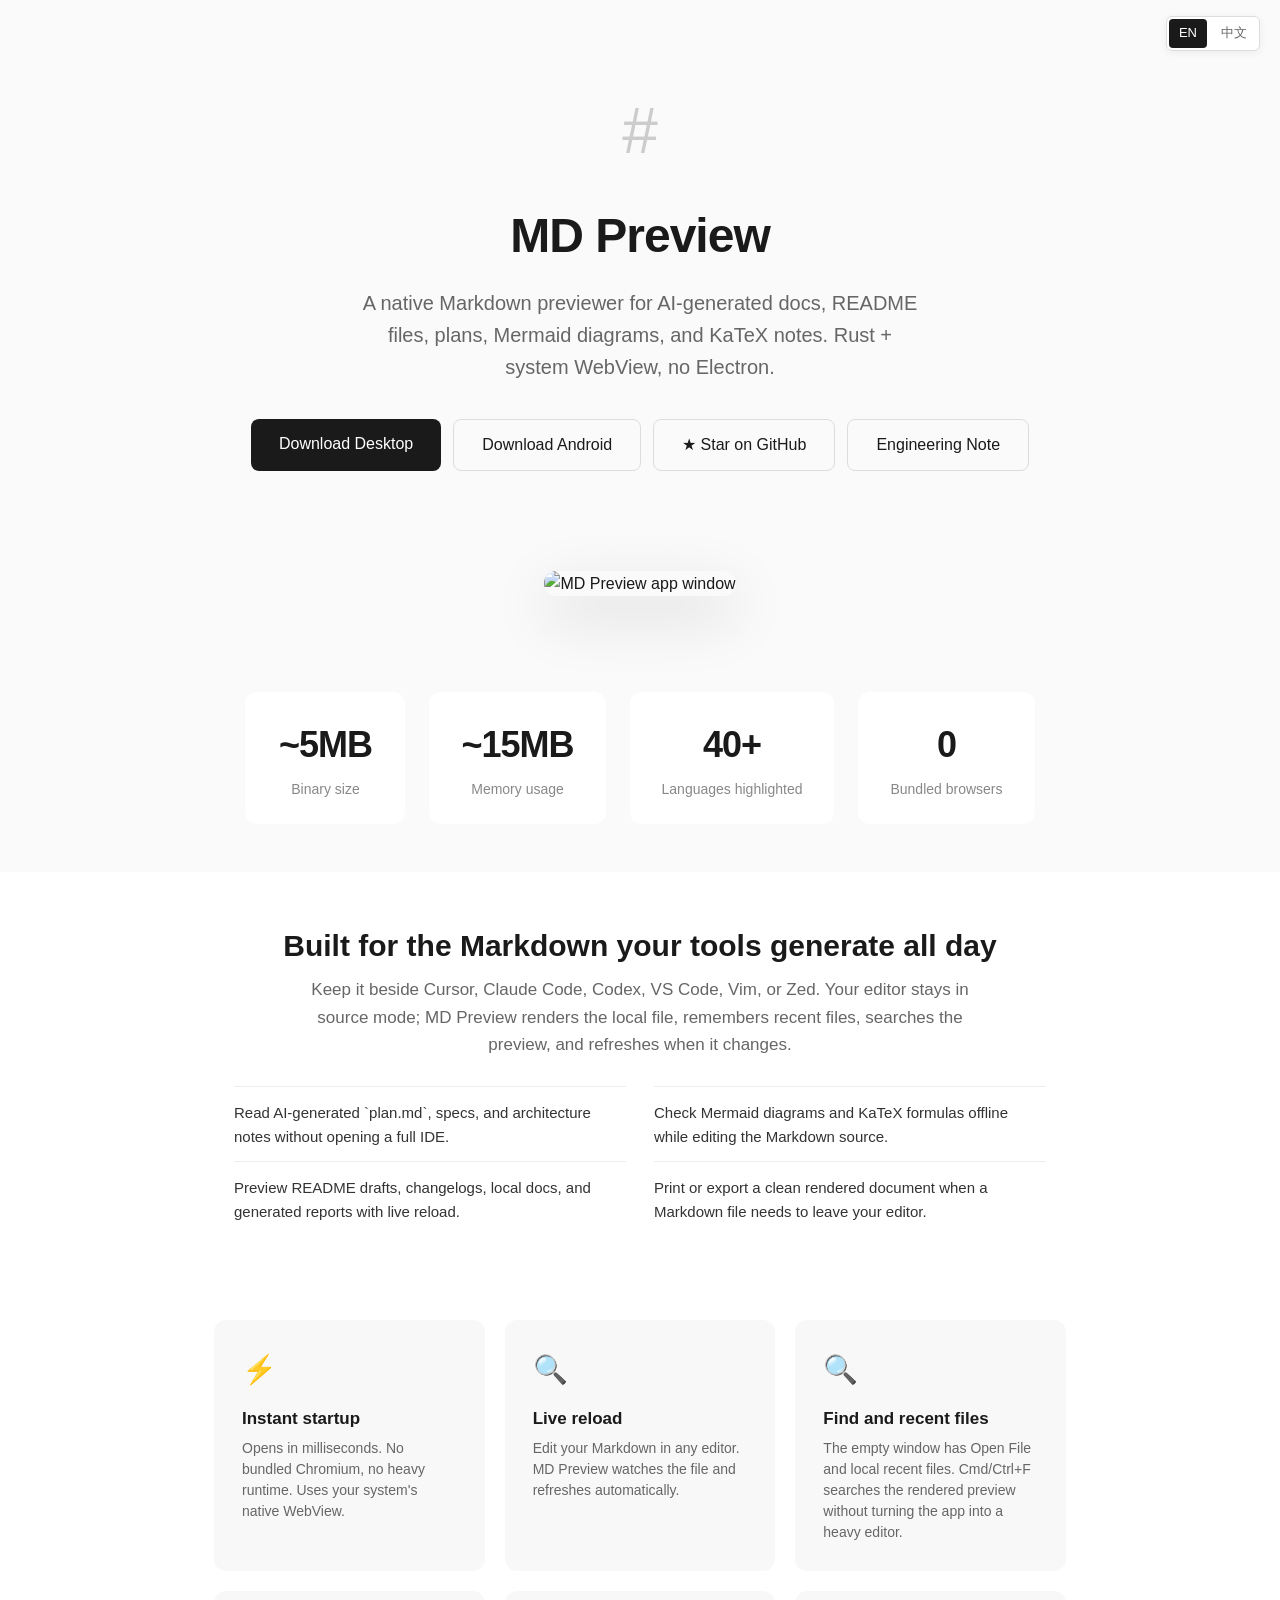
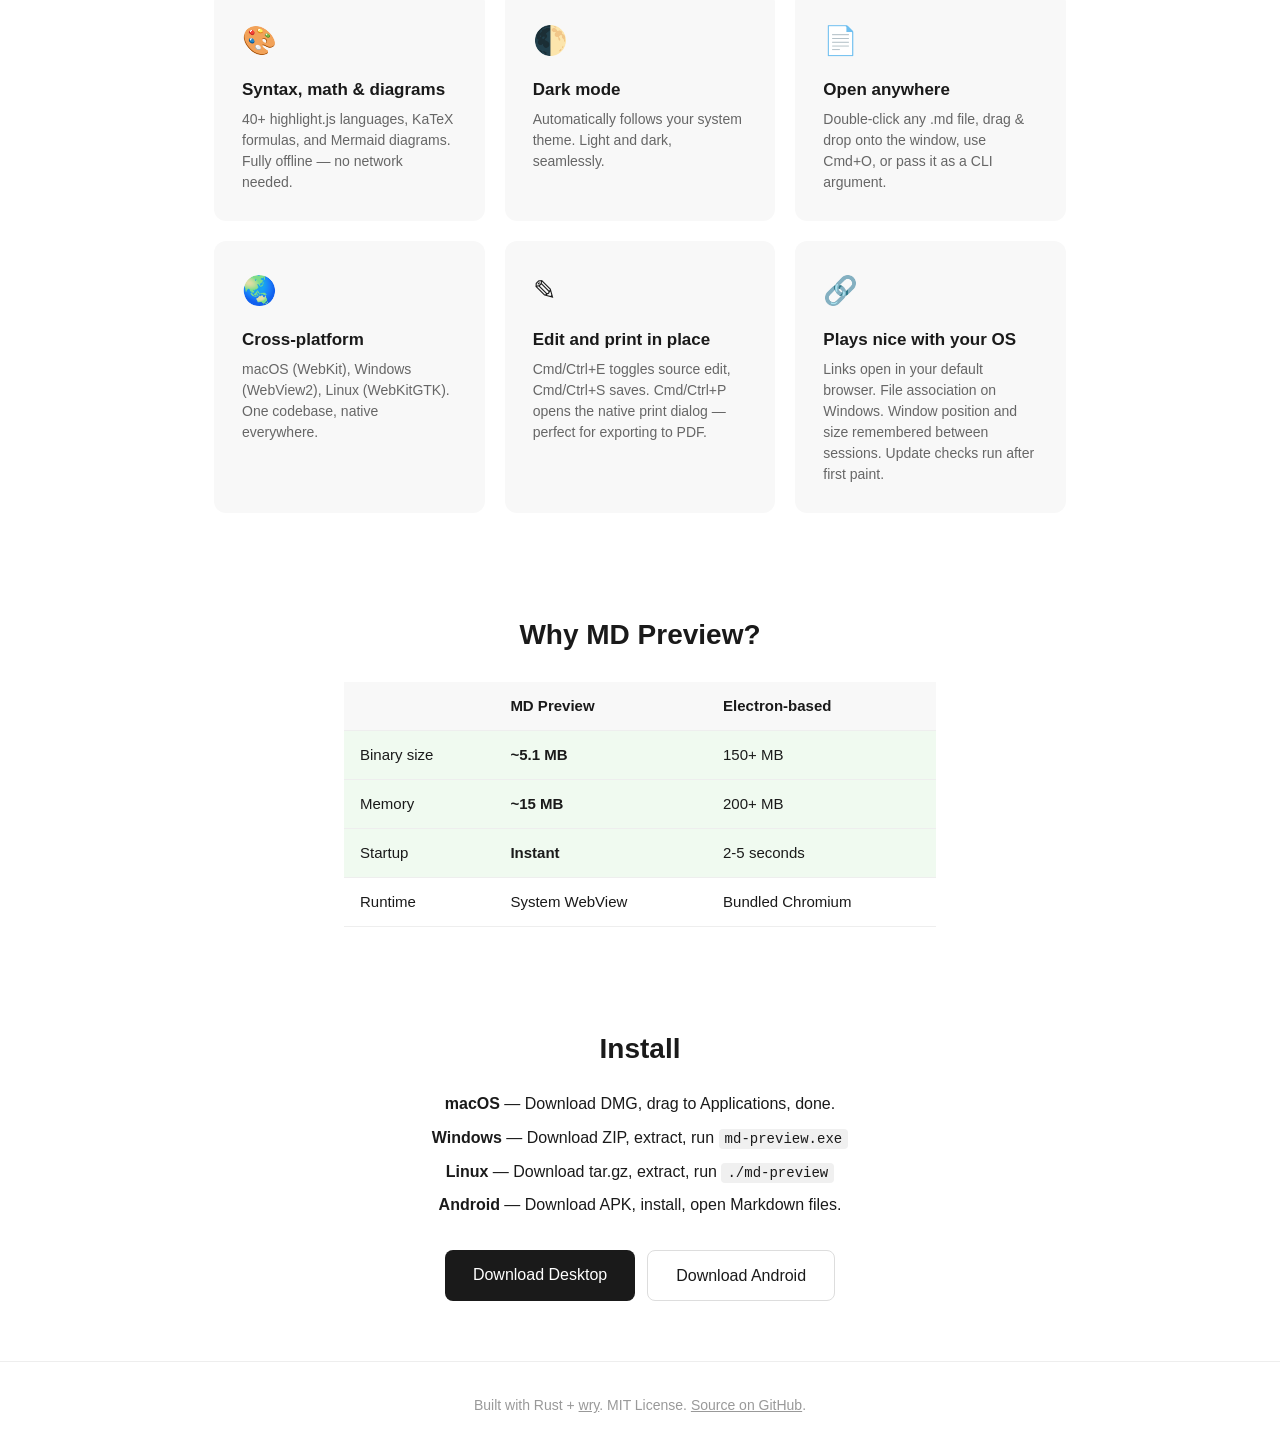
==== commit 4231cab5: "fix: polish desktop edit mode" ====
--- a/docs/index.html
+++ b/docs/index.html
@@ -3,40 +3,43 @@
 <head>
 <meta charset="utf-8">
 <meta name="viewport" content="width=device-width, initial-scale=1">
-<title>MD Preview - Tiny native Markdown previewer for macOS, Windows, and Linux</title>
-<meta name="description" content="MD Preview is a tiny native Markdown previewer built with Rust and system WebView. About 5MB, zero Electron, offline syntax highlighting, KaTeX, Mermaid, live reload, and native print.">
-<meta name="keywords" content="markdown preview, markdown viewer, markdown reader, md preview, lightweight markdown app, rust markdown, native markdown viewer, offline markdown, syntax highlighting, katex, mermaid, macos app, windows app, linux app, open source, electron alternative, wry, pulldown-cmark">
+<title>MD Preview — Native Markdown Previewer for AI-Generated Docs</title>
+<meta name="description" content="Free, open-source Markdown preview app for AI-generated docs, README files, plans, Mermaid diagrams, and KaTeX notes. Open File, recent files, search, print, and stable builds for macOS, Windows, Linux, and Android. Rust + system WebView, no Electron.">
+<meta name="keywords" content="markdown preview, markdown viewer, markdown reader, android markdown viewer, AI generated docs, Claude Code markdown, Codex markdown, Cursor markdown, Mermaid preview, KaTeX preview, lightweight markdown app, rust markdown, native markdown viewer, offline markdown, electron alternative, wry, pulldown-cmark">
 <meta name="author" content="vorojar">
 <meta name="robots" content="index, follow">
 <link rel="canonical" href="https://vorojar.github.io/md-preview/">
 
+<!-- Open Graph -->
 <meta property="og:type" content="website">
 <meta property="og:site_name" content="MD Preview">
-<meta property="og:title" content="MD Preview - Tiny native Markdown previewer">
-<meta property="og:description" content="About 5MB. Zero Electron. Local-first Markdown preview with offline code highlighting, KaTeX, Mermaid, live reload, and native print.">
+<meta property="og:title" content="MD Preview — Native Markdown Previewer for AI-Generated Docs">
+<meta property="og:description" content="Open README files, AI-generated plans, Mermaid diagrams, and KaTeX notes without launching an IDE. Open File, recent files, search, and stable desktop/Android builds. Rust + system WebView, no Electron.">
 <meta property="og:image" content="https://raw.githubusercontent.com/vorojar/md-preview/master/screenshots/hero.jpg">
 <meta property="og:image:width" content="1440">
 <meta property="og:image:height" content="1080">
 <meta property="og:url" content="https://vorojar.github.io/md-preview/">
 
+<!-- Twitter -->
 <meta name="twitter:card" content="summary_large_image">
-<meta name="twitter:title" content="MD Preview - Tiny native Markdown previewer">
-<meta name="twitter:description" content="Rust + system WebView. About 5MB. No Electron. Works offline.">
+<meta name="twitter:title" content="MD Preview — Native Markdown Previewer for AI Docs">
+<meta name="twitter:description" content="Rust + system WebView. No Electron. Open File, recent files, search, print, and stable desktop/Android builds for Markdown files.">
 <meta name="twitter:image" content="https://raw.githubusercontent.com/vorojar/md-preview/master/screenshots/hero.jpg">
 
-<link rel="icon" href="data:image/svg+xml,%3Csvg xmlns='http://www.w3.org/2000/svg' viewBox='0 0 100 100'%3E%3Crect width='100' height='100' rx='18' fill='white'/%3E%3Ctext x='50' y='68' text-anchor='middle' font-family='ui-monospace, Menlo, Consolas, monospace' font-size='70' font-weight='800' fill='%231a1a1a'%3E%23%3C/text%3E%3C/svg%3E">
-
+<link rel="icon" href="data:image/svg+xml,<svg xmlns='http://www.w3.org/2000/svg' viewBox='0 0 100 100'><text y='.9em' font-size='90'>#</text></svg>">
+
+<!-- Structured Data -->
 <script type="application/ld+json">
 {
   "@context": "https://schema.org",
   "@type": "SoftwareApplication",
   "name": "MD Preview",
-  "description": "Tiny native cross-platform Markdown previewer built with Rust and system WebView. About 5MB, zero Electron, offline syntax highlighting, KaTeX, Mermaid, live reload, and native print.",
+  "description": "Native cross-platform Markdown preview app for AI-generated docs, README files, plans, Mermaid diagrams, and KaTeX notes. Built with Rust and the system WebView. No Electron, offline rendering, Open File, recent files, search, live reload, dark mode, and native print.",
   "url": "https://vorojar.github.io/md-preview/",
   "downloadUrl": "https://github.com/vorojar/md-preview/releases",
-  "operatingSystem": "macOS, Windows, Linux",
+  "operatingSystem": "macOS, Windows, Linux, Android",
   "applicationCategory": "DeveloperApplication",
-  "softwareVersion": "1.1.2",
+  "softwareVersion": "1.1.7",
   "fileSize": "5.1MB",
   "license": "https://opensource.org/licenses/MIT",
   "offers": { "@type": "Offer", "price": "0", "priceCurrency": "USD" },
@@ -44,569 +47,462 @@
   "sourceOrganization": { "@type": "Organization", "name": "GitHub", "url": "https://github.com/vorojar/md-preview" }
 }
 </script>
-
 <style>
-:root {
-  color-scheme: light;
-  --ink: #191816;
-  --muted: #625f59;
-  --soft: #f6f3ee;
-  --paper: #fffdf9;
-  --line: #ded8ce;
-  --green: #246b4f;
-  --blue: #245c9c;
-  --rust: #a44f2f;
-  --code: #26231f;
-}
-
-* { box-sizing: border-box; }
-html { scroll-behavior: smooth; }
+:root { color-scheme: light; }
+* { margin: 0; padding: 0; box-sizing: border-box; }
+
 body {
-  margin: 0;
-  font-family: ui-sans-serif, system-ui, -apple-system, BlinkMacSystemFont, "Segoe UI", sans-serif;
+  font-family: -apple-system, BlinkMacSystemFont, "Segoe UI", Helvetica, Arial, sans-serif;
   line-height: 1.6;
-  color: var(--ink);
-  background: var(--paper);
-}
-a { color: inherit; }
-img { max-width: 100%; display: block; }
-
-.lang-switch {
-  position: fixed;
-  top: 18px;
-  right: 18px;
-  z-index: 20;
+  color: #1a1a1a;
+  background: #fff;
+}
+
+
+/* Hero */
+.hero {
+  text-align: center;
+  padding: 80px 24px 60px;
+  background: #fafafa;
+}
+
+.hero-icon {
+  font-size: 64px;
+  color: #ccc;
+  margin-bottom: 16px;
+}
+
+.hero h1 {
+  font-size: 48px;
+  font-weight: 700;
+  letter-spacing: -1px;
+  margin-bottom: 12px;
+}
+
+.hero .tagline {
+  font-size: 20px;
+  color: #666;
+  max-width: 560px;
+  margin: 0 auto 36px;
+}
+
+.cta {
+  display: inline-flex;
+  gap: 12px;
+  flex-wrap: wrap;
+  justify-content: center;
+}
+
+.cta a {
+  display: inline-block;
+  padding: 12px 28px;
+  border-radius: 8px;
+  font-size: 16px;
+  font-weight: 500;
+  text-decoration: none;
+  transition: all 0.2s;
+}
+
+.cta-primary {
+  background: #1a1a1a;
+  color: #fff;
+}
+.cta-primary:hover { background: #333; }
+
+
+.cta-secondary {
+  background: none;
+  color: #1a1a1a;
+  border: 1px solid #ddd;
+}
+.cta-secondary:hover { background: #f5f5f5; }
+
+/* Screenshot */
+.screenshot {
+  text-align: center;
+  padding: 40px 24px 60px;
+  background: #fafafa;
+}
+
+
+.screenshot img {
+  max-width: 720px;
+  width: 100%;
+  height: auto;
+  border-radius: 12px;
+  box-shadow: 0 20px 60px rgba(0,0,0,0.15);
+}
+
+/* Stats */
+.stats {
   display: flex;
-  gap: 2px;
-  padding: 3px;
-  border: 1px solid rgba(255,255,255,.45);
-  background: rgba(25,24,22,.58);
-  backdrop-filter: blur(12px);
-  border-radius: 999px;
-}
-.lang-btn {
-  min-width: 48px;
-  min-height: 34px;
+  justify-content: center;
+  gap: 24px;
+  padding: 36px 24px 48px;
+  background: #fafafa;
+  flex-wrap: wrap;
+}
+
+.stat {
+  background: #fff;
+  border-radius: 12px;
+  padding: 24px 32px;
+  text-align: center;
+  min-width: 160px;
+}
+
+.stat .number {
+  font-size: 36px;
+  font-weight: 700;
+  letter-spacing: -1px;
+}
+
+.stat .label {
+  font-size: 14px;
+  color: #888;
+  margin-top: 4px;
+}
+
+/* Use cases */
+.use-cases {
+  max-width: 860px;
+  margin: 0 auto;
+  padding: 56px 24px 36px;
+}
+
+.use-cases h2 {
+  font-size: 30px;
+  line-height: 1.2;
+  text-align: center;
+  margin-bottom: 12px;
+  text-wrap: balance;
+}
+
+.use-cases .intro {
+  max-width: 660px;
+  margin: 0 auto 28px;
+  text-align: center;
+  color: #666;
+  font-size: 17px;
+}
+
+.workflow-list {
   display: grid;
-  place-items: center;
-  border-radius: 999px;
-  color: rgba(255,255,255,.78);
-  font-size: 13px;
-  text-decoration: none;
-}
-.lang-btn.active { color: var(--ink); background: #fffdf9; }
-
-.hero {
-  min-height: 92vh;
+  grid-template-columns: repeat(2, minmax(0, 1fr));
+  gap: 12px 28px;
+  list-style: none;
+}
+
+.workflow-list li {
+  border-top: 1px solid #eee;
+  padding-top: 14px;
+  font-size: 15px;
+  color: #333;
+}
+
+/* Features */
+.features {
+  max-width: 900px;
+  margin: 0 auto;
+  padding: 60px 24px;
   display: grid;
-  align-items: end;
-  position: relative;
-  overflow: hidden;
-  background: #171512;
-}
-.hero::before {
-  content: "";
-  position: absolute;
-  inset: 0;
-  background:
-    linear-gradient(90deg, rgba(12,11,10,.92) 0%, rgba(12,11,10,.70) 42%, rgba(12,11,10,.18) 100%),
-    linear-gradient(0deg, rgba(12,11,10,.78) 0%, rgba(12,11,10,0) 42%),
-    url("https://raw.githubusercontent.com/vorojar/md-preview/master/screenshots/hero.jpg") center right / cover no-repeat;
-  transform: scale(1.02);
-}
-.hero-inner {
-  position: relative;
-  width: min(1120px, calc(100% - 40px));
+  grid-template-columns: repeat(auto-fit, minmax(250px, 1fr));
+  gap: 20px;
+}
+
+.feature {
+  background: #f8f8f8;
+  border-radius: 12px;
+  padding: 28px;
+}
+
+.feature .icon {
+  font-size: 28px;
+  margin-bottom: 12px;
+}
+
+.feature h3 {
+  font-size: 17px;
+  margin-bottom: 6px;
+}
+
+.feature p {
+  font-size: 14px;
+  color: #666;
+  line-height: 1.5;
+}
+
+/* Comparison */
+.comparison-section {
+  max-width: 640px;
   margin: 0 auto;
-  padding: 104px 0 76px;
-  color: white;
-}
-.eyebrow {
-  display: inline-flex;
-  align-items: center;
-  min-height: 30px;
-  padding: 0 12px;
-  border: 1px solid rgba(255,255,255,.28);
-  border-radius: 999px;
-  color: rgba(255,255,255,.84);
-  font-size: 13px;
-  background: rgba(255,255,255,.08);
-}
-h1 {
-  margin: 22px 0 16px;
-  max-width: 760px;
-  font-size: 64px;
-  line-height: 1.02;
-  letter-spacing: 0;
-  text-wrap: balance;
-}
-.hero-copy {
-  max-width: 680px;
-  margin: 0 0 30px;
-  color: rgba(255,255,255,.82);
-  font-size: 19px;
-}
-.actions {
-  display: flex;
-  flex-wrap: wrap;
-  gap: 12px;
-  align-items: center;
-}
-.button {
-  min-height: 48px;
-  display: inline-flex;
-  align-items: center;
-  justify-content: center;
-  padding: 0 20px;
-  border-radius: 8px;
-  text-decoration: none;
-  font-weight: 650;
-}
-.button.primary { background: #fffdf9; color: var(--ink); }
-.button.secondary { border: 1px solid rgba(255,255,255,.34); color: white; }
-.hero-proof {
-  margin-top: 44px;
-  display: grid;
-  grid-template-columns: repeat(4, minmax(120px, 1fr));
-  gap: 1px;
-  max-width: 760px;
-  border: 1px solid rgba(255,255,255,.18);
-  background: rgba(255,255,255,.18);
-}
-.proof-item {
-  padding: 15px 16px;
-  background: rgba(12,11,10,.42);
-}
-.proof-value {
-  display: block;
-  font-size: 22px;
-  font-weight: 760;
-}
-.proof-label {
-  display: block;
-  color: rgba(255,255,255,.70);
-  font-size: 13px;
-}
-
-main { background: var(--paper); }
-.section {
-  width: min(1120px, calc(100% - 40px));
-  margin: 0 auto;
-  padding: 74px 0;
-}
-.section.compact { padding-top: 56px; }
-.section-head {
-  max-width: 720px;
-  margin-bottom: 30px;
-}
-.kicker {
-  margin: 0 0 10px;
-  color: var(--green);
-  font-weight: 750;
-  font-size: 13px;
-  text-transform: uppercase;
-}
-h2 {
-  margin: 0;
-  font-size: 36px;
-  line-height: 1.16;
-  letter-spacing: 0;
-  text-wrap: balance;
-}
-.lead {
-  margin: 14px 0 0;
-  max-width: 720px;
-  color: var(--muted);
-  font-size: 17px;
-}
-
-.use-grid {
-  display: grid;
-  grid-template-columns: 1.1fr .9fr;
-  gap: 38px;
-  align-items: center;
-}
-.device {
-  border: 1px solid var(--line);
-  background: #ebe5da;
-  padding: 12px;
-  border-radius: 8px;
-  box-shadow: 0 22px 55px rgba(32,26,18,.16);
-}
-.device img { border-radius: 5px; }
-.points {
-  display: grid;
-  gap: 18px;
-}
-.point {
-  border-top: 1px solid var(--line);
-  padding-top: 18px;
-}
-.point h3 {
-  margin: 0 0 6px;
-  font-size: 18px;
-}
-.point p {
-  margin: 0;
-  color: var(--muted);
-}
-
-.feature-grid {
-  display: grid;
-  grid-template-columns: repeat(3, 1fr);
-  gap: 14px;
-}
-.feature {
-  min-height: 170px;
-  border: 1px solid var(--line);
-  border-radius: 8px;
-  padding: 22px;
-  background: #fffaf2;
-}
-.feature:nth-child(2n) { background: #f7fbf7; }
-.feature:nth-child(3n) { background: #f5f8fc; }
-.feature h3 {
-  margin: 0 0 8px;
-  font-size: 17px;
-}
-.feature p {
-  margin: 0;
-  color: var(--muted);
-  font-size: 15px;
-}
-
-.compare-wrap {
-  overflow-x: auto;
-  border: 1px solid var(--line);
-  border-radius: 8px;
-  background: white;
-}
-.compare {
+  padding: 40px 24px 60px;
+  text-align: center;
+}
+
+.comparison-section h2 {
+  font-size: 28px;
+  margin-bottom: 24px;
+}
+
+.comparison {
   width: 100%;
   border-collapse: collapse;
-  min-width: 620px;
-}
-.compare th,
-.compare td {
-  padding: 15px 18px;
+  font-size: 15px;
+}
+
+.comparison th, .comparison td {
+  padding: 12px 16px;
   text-align: left;
-  border-bottom: 1px solid var(--line);
-}
-.compare tr:last-child td { border-bottom: 0; }
-.compare th {
-  font-size: 13px;
-  color: var(--muted);
-  background: #faf7f0;
-}
-.compare td:nth-child(2) {
-  color: var(--green);
-  font-weight: 750;
-}
-
-.download-band {
-  background: var(--code);
-  color: white;
-}
-.download-grid {
-  width: min(1120px, calc(100% - 40px));
+  border-bottom: 1px solid #eee;
+}
+
+.comparison th {
+  background: #f8f8f8;
+  font-weight: 600;
+}
+
+.comparison .highlight {
+  background: #f0faf0;
+}
+
+/* Install */
+.install {
+  max-width: 640px;
   margin: 0 auto;
-  padding: 68px 0;
-  display: grid;
-  grid-template-columns: .85fr 1.15fr;
-  gap: 36px;
-  align-items: start;
-}
-.download-grid .lead { color: rgba(255,255,255,.72); }
-.downloads {
-  display: grid;
-  gap: 10px;
-}
-.download-row {
-  display: grid;
-  grid-template-columns: 110px 1fr;
-  gap: 18px;
-  padding: 17px 18px;
-  border: 1px solid rgba(255,255,255,.18);
-  border-radius: 8px;
-  background: rgba(255,255,255,.06);
-}
-.download-row strong { color: #fff; }
-.download-row span { color: rgba(255,255,255,.70); }
-.download-actions { margin-top: 22px; }
-
-.tech {
-  display: grid;
-  grid-template-columns: repeat(6, 1fr);
-  border: 1px solid var(--line);
-  border-radius: 8px;
-  overflow: hidden;
-}
-.tech span {
-  padding: 18px 12px;
-  text-align: center;
-  background: #fffaf2;
-  border-right: 1px solid var(--line);
-  font-weight: 700;
-}
-.tech span:last-child { border-right: 0; }
-
+  padding: 40px 24px 60px;
+  text-align: center;
+}
+
+.install h2 {
+  font-size: 28px;
+  margin-bottom: 20px;
+}
+
+.install-steps p {
+  margin: 8px 0;
+  font-size: 16px;
+}
+
+.install-steps code {
+  display: inline;
+  background: #f0f0f0;
+  padding: 2px 6px;
+  border-radius: 4px;
+  font-size: 14px;
+}
+
+/* Footer */
 footer {
-  border-top: 1px solid var(--line);
-  padding: 34px 20px;
-  color: var(--muted);
-  text-align: center;
+  text-align: center;
+  padding: 32px 24px;
   font-size: 14px;
-}
-footer a { color: var(--green); font-weight: 650; }
-
-@media (max-width: 900px) {
-  h1 { font-size: 48px; }
-  .hero-proof { grid-template-columns: repeat(2, 1fr); }
-  .use-grid,
-  .download-grid { grid-template-columns: 1fr; }
-  .feature-grid { grid-template-columns: repeat(2, 1fr); }
-  .tech { grid-template-columns: repeat(3, 1fr); }
-  .tech span:nth-child(3) { border-right: 0; }
-  .tech span:nth-child(-n+3) { border-bottom: 1px solid var(--line); }
-}
-
-@media (max-width: 620px) {
-  .lang-switch { top: 12px; right: 12px; }
-  .hero { min-height: 88vh; }
-  .hero::before {
-    background:
-      linear-gradient(0deg, rgba(12,11,10,.90) 0%, rgba(12,11,10,.68) 62%, rgba(12,11,10,.34) 100%),
-      url("https://raw.githubusercontent.com/vorojar/md-preview/master/screenshots/hero.jpg") center top / cover no-repeat;
-  }
-  .hero-inner {
-    width: min(100% - 28px, 1120px);
-    padding: 92px 0 42px;
-  }
-  h1 { font-size: 38px; }
-  h2 { font-size: 29px; }
-  .hero-copy { font-size: 17px; }
-  .hero-proof { margin-top: 30px; }
-  .section { width: min(100% - 28px, 1120px); padding: 54px 0; }
-  .feature-grid { grid-template-columns: 1fr; }
-  .download-grid { width: min(100% - 28px, 1120px); padding: 52px 0; }
-  .download-row { grid-template-columns: 1fr; gap: 4px; }
-  .button { width: 100%; }
-  .tech { grid-template-columns: repeat(2, 1fr); }
-  .tech span { border-bottom: 1px solid var(--line); }
-  .tech span:nth-child(2n) { border-right: 0; }
-  .tech span:nth-last-child(-n+2) { border-bottom: 0; }
-}
+  color: #999;
+  border-top: 1px solid #eee;
+}
+
+footer a { color: inherit; }
+
+/* Mobile */
+@media (max-width: 600px) {
+  .hero h1 { font-size: 32px; }
+  .hero .tagline { font-size: 17px; }
+  .workflow-list { grid-template-columns: 1fr; }
+  .stats { gap: 12px; }
+  .stat { min-width: 140px; padding: 20px; }
+  .stat .number { font-size: 28px; }
+}
+/* Language switcher */
+.lang-switch { position: fixed; top: 16px; right: 20px; z-index: 100; display: flex; gap: 4px; background: #fff; border: 1px solid #ddd; border-radius: 6px; padding: 2px; box-shadow: 0 2px 8px rgba(0,0,0,0.06); }
+.lang-btn { padding: 4px 10px; border-radius: 4px; font-size: 13px; text-decoration: none; color: #666; transition: all 0.2s; }
+.lang-btn.active { background: #1a1a1a; color: #fff; }
+.lang-btn:hover:not(.active) { background: #f0f0f0; }
 </style>
 </head>
 <body>
-<nav class="lang-switch" aria-label="Language">
+
+<!-- Language switcher -->
+<div class="lang-switch">
   <a href="#" class="lang-btn active" data-lang="en">EN</a>
   <a href="#" class="lang-btn" data-lang="zh">中文</a>
-</nav>
+</div>
 
 <header class="hero">
-  <div class="hero-inner">
-    <span class="eyebrow" data-en="Rust + system WebView, no Electron" data-zh="Rust + 系统 WebView，无 Electron"></span>
-    <h1 data-en="MD Preview" data-zh="MD Preview"></h1>
-    <p class="hero-copy" data-en="A tiny native Markdown previewer for opening local docs quickly. Live reload, offline code highlighting, KaTeX, Mermaid, source edit, and native print in a package that stays about 5MB." data-zh="一个很小的原生 Markdown 预览器，用来快速打开本地文档。支持实时刷新、离线代码高亮、KaTeX、Mermaid、源码编辑和原生打印，体积仍保持在约 5MB。"></p>
-    <div class="actions">
-      <a class="button primary" href="https://github.com/vorojar/md-preview/releases/latest" data-en="Download latest" data-zh="下载最新版"></a>
-      <a class="button secondary" href="https://github.com/vorojar/md-preview" data-en="View source" data-zh="查看源码"></a>
-    </div>
-    <div class="hero-proof" aria-label="Project facts">
-      <div class="proof-item">
-        <span class="proof-value">~5MB</span>
-        <span class="proof-label" data-en="release binary" data-zh="发布二进制"></span>
-      </div>
-      <div class="proof-item">
-        <span class="proof-value">0</span>
-        <span class="proof-label" data-en="bundled browsers" data-zh="打包浏览器"></span>
-      </div>
-      <div class="proof-item">
-        <span class="proof-value">40+</span>
-        <span class="proof-label" data-en="highlight languages" data-zh="代码高亮语言"></span>
-      </div>
-      <div class="proof-item">
-        <span class="proof-value">3</span>
-        <span class="proof-label" data-en="desktop platforms" data-zh="桌面平台"></span>
-      </div>
-    </div>
+  <div class="hero-icon" aria-hidden="true">#</div>
+  <h1>MD Preview</h1>
+  <p class="tagline" data-en="A native Markdown previewer for AI-generated docs, README files, plans, Mermaid diagrams, and KaTeX notes. Rust + system WebView, no Electron." data-zh="给 AI 生成文档、README、计划文档、Mermaid 图和 KaTeX 笔记用的原生 Markdown 预览器。Rust + 系统 WebView，零 Electron。"></p>
+  <div class="cta">
+    <a class="cta-primary" href="https://github.com/vorojar/md-preview/releases/tag/v1.1.7" data-en="Download Desktop" data-zh="下载桌面版"></a>
+    <a class="cta-secondary" href="https://github.com/vorojar/md-preview/releases/tag/mobile-android-v1.0.6" data-en="Download Android" data-zh="下载 Android"></a>
+    <a class="cta-secondary" href="https://github.com/vorojar/md-preview" id="star-btn">&#9733; Star on GitHub</a>
+    <a class="cta-secondary" href="./rust-webview-ai-docs.html" data-en="Engineering Note" data-zh="工程说明"></a>
   </div>
 </header>
 
-<main>
-  <section class="section compact">
-    <div class="use-grid">
-      <div class="device">
-        <img src="https://raw.githubusercontent.com/vorojar/md-preview/master/screenshots/welcome.png" alt="MD Preview welcome window" width="1281" height="1080" loading="lazy">
-      </div>
-      <div>
-        <div class="section-head">
-          <p class="kicker" data-en="Use it beside your editor" data-zh="放在编辑器旁边用"></p>
-          <h2 data-en="Preview Markdown without moving your writing into another app." data-zh="不用把写作迁进另一个应用，也能舒服预览 Markdown。"></h2>
-          <p class="lead" data-en="Open a file from the terminal, drag one into the window, or use the native open dialog. When your editor saves the file, MD Preview refreshes the rendered document automatically." data-zh="从命令行打开、拖入窗口，或者用系统打开对话框都可以。你在编辑器里保存文件后，MD Preview 会自动刷新渲染结果。"></p>
-        </div>
-        <div class="points">
-          <div class="point">
-            <h3 data-en="Clean reading surface" data-zh="干净的阅读界面"></h3>
-            <p data-en="The toolbar stays out of sight until you hover, so long docs feel like documents rather than control panels." data-zh="工具栏只在 hover 时出现，长文档读起来像文档，而不是控制台。"></p>
-          </div>
-          <div class="point">
-            <h3 data-en="Quick fixes when needed" data-zh="需要时快速改字"></h3>
-            <p data-en="Toggle source edit with Cmd/Ctrl+E, save with Cmd/Ctrl+S, then return to the rendered preview." data-zh="用 Cmd/Ctrl+E 切到源码编辑，Cmd/Ctrl+S 保存，再回到渲染预览。"></p>
-          </div>
-          <div class="point">
-            <h3 data-en="Local assets resolve naturally" data-zh="本地资源自然解析"></h3>
-            <p data-en="Relative images use the Markdown file's directory as their base, which keeps project docs and README folders intact." data-zh="相对路径图片以 Markdown 文件所在目录为基准，本地项目文档和 README 目录可以自然显示。"></p>
-          </div>
-        </div>
-      </div>
-    </div>
-  </section>
-
-  <section class="section">
-    <div class="section-head">
-      <p class="kicker" data-en="What it handles" data-zh="它能处理什么"></p>
-      <h2 data-en="Enough Markdown support for real project docs." data-zh="足够覆盖真实项目文档的 Markdown 支持。"></h2>
-      <p class="lead" data-en="The base render path stays fast, and heavier renderers are deferred until after first paint or loaded only when a document needs them." data-zh="基础渲染路径保持轻快，较重的增强渲染会延迟到首屏之后，或只在文档实际需要时加载。"></p>
-    </div>
-    <div class="feature-grid">
-      <article class="feature">
-        <h3 data-en="GitHub-flavored Markdown" data-zh="GitHub 风格 Markdown"></h3>
-        <p data-en="Tables, task lists, strikethrough, heading attributes, anchors, images, blockquotes, and standard CommonMark content." data-zh="支持表格、任务列表、删除线、heading attributes、标题锚点、图片、引用块和标准 CommonMark 内容。"></p>
-      </article>
-      <article class="feature">
-        <h3 data-en="Offline code highlighting" data-zh="离线代码高亮"></h3>
-        <p data-en="highlight.js is embedded and injected after the document is visible, including extra Delphi/Pascal support." data-zh="highlight.js 离线内置，在文档可见后再注入，并额外支持 Delphi / Pascal。"></p>
-      </article>
-      <article class="feature">
-        <h3 data-en="Math formulas" data-zh="数学公式"></h3>
-        <p data-en="KaTeX renders inline and display math while protecting formulas from Markdown emphasis escaping." data-zh="KaTeX 渲染行内和块级公式，并保护公式不被 Markdown 强调语法误处理。"></p>
-      </article>
-      <article class="feature">
-        <h3 data-en="Mermaid diagrams" data-zh="Mermaid 图表"></h3>
-        <p data-en="Fenced mermaid blocks render locally, only for documents that contain Mermaid syntax." data-zh="Mermaid fenced code block 在本地渲染，而且只在文档包含 Mermaid 语法时加载。"></p>
-      </article>
-      <article class="feature">
-        <h3 data-en="Native print" data-zh="原生打印"></h3>
-        <p data-en="Cmd/Ctrl+P uses the platform print dialog and strips editor controls from printed output." data-zh="Cmd/Ctrl+P 调用系统打印对话框，打印输出会移除编辑控件。"></p>
-      </article>
-      <article class="feature">
-        <h3 data-en="Update check" data-zh="更新检测"></h3>
-        <p data-en="After first paint, MD Preview checks GitHub Releases and shows a small update button when a newer version exists." data-zh="首屏之后检查 GitHub Releases，有新版本时显示一个小更新按钮。"></p>
-      </article>
-    </div>
-  </section>
-
-  <section class="section">
-    <div class="section-head">
-      <p class="kicker" data-en="Why it feels light" data-zh="为什么它轻"></p>
-      <h2 data-en="No bundled Chromium, no editor framework, no cloud account." data-zh="不打包 Chromium，不塞编辑器框架，也不需要云账号。"></h2>
-      <p class="lead" data-en="MD Preview is a narrow native tool: Rust shell, system WebView, local renderers, and a file watcher." data-zh="MD Preview 是一个边界清晰的原生小工具：Rust 外壳、系统 WebView、本地渲染器和文件监听。"></p>
-    </div>
-    <div class="compare-wrap">
-      <table class="compare">
-        <tr>
-          <th data-en="Dimension" data-zh="维度"></th>
-          <th>MD Preview</th>
-          <th data-en="Typical Electron app" data-zh="常见 Electron 应用"></th>
-        </tr>
-        <tr>
-          <td data-en="Release binary" data-zh="发布二进制"></td>
-          <td>~5MB</td>
-          <td>150+MB</td>
-        </tr>
-        <tr>
-          <td data-en="Runtime" data-zh="运行时"></td>
-          <td data-en="System WebView" data-zh="系统 WebView"></td>
-          <td data-en="Bundled Chromium" data-zh="打包 Chromium"></td>
-        </tr>
-        <tr>
-          <td data-en="Startup path" data-zh="启动路径"></td>
-          <td data-en="Markdown first, enhancers deferred" data-zh="Markdown 先显示，增强渲染延后"></td>
-          <td data-en="Full app runtime first" data-zh="先启动完整应用运行时"></td>
-        </tr>
-        <tr>
-          <td data-en="Data model" data-zh="数据模型"></td>
-          <td data-en="Local files on disk" data-zh="本地磁盘文件"></td>
-          <td data-en="Often project or account based" data-zh="常见为项目或账号模型"></td>
-        </tr>
-      </table>
-    </div>
-  </section>
-
-  <section class="download-band" id="download">
-    <div class="download-grid">
-      <div>
-        <p class="kicker" data-en="Download" data-zh="下载"></p>
-        <h2 data-en="Grab the build for your desktop." data-zh="下载适合你桌面的版本。"></h2>
-        <p class="lead" data-en="The app is free, open source, and MIT licensed. macOS releases are distributed as a signed and notarized universal DMG." data-zh="应用免费、开源，使用 MIT 许可证。macOS release 以已签名、公证的 Universal DMG 分发。"></p>
-        <div class="download-actions">
-          <a class="button primary" href="https://github.com/vorojar/md-preview/releases/latest" data-en="Latest release" data-zh="最新 Release"></a>
-        </div>
-      </div>
-      <div class="downloads">
-        <div class="download-row">
-          <strong>macOS</strong>
-          <span><code>MD-Preview-macOS-universal.dmg</code> - Apple Silicon and Intel</span>
-        </div>
-        <div class="download-row">
-          <strong>Windows</strong>
-          <span><code>MD-Preview-windows-x64.zip</code> - GUI executable</span>
-        </div>
-        <div class="download-row">
-          <strong>Linux</strong>
-          <span><code>MD-Preview-linux-x64.tar.gz</code> - WebKitGTK required</span>
-        </div>
-      </div>
-    </div>
-  </section>
-
-  <section class="section">
-    <div class="section-head">
-      <p class="kicker" data-en="Stack" data-zh="技术栈"></p>
-      <h2 data-en="Small pieces, deliberately chosen." data-zh="少而明确的技术选择。"></h2>
-      <p class="lead" data-en="The release profile is tuned for size with LTO, one codegen unit, symbol stripping, and panic aborts." data-zh="Release profile 面向体积优化：LTO、单 codegen unit、符号裁剪和 panic abort。"></p>
-    </div>
-    <div class="tech" aria-label="Technology stack">
-      <span>Rust</span>
-      <span>wry</span>
-      <span>tao</span>
-      <span>pulldown-cmark</span>
-      <span>notify</span>
-      <span>rfd</span>
-    </div>
-  </section>
-</main>
+<section class="screenshot">
+  <img src="https://raw.githubusercontent.com/vorojar/md-preview/master/screenshots/hero.jpg" alt="MD Preview app window" loading="lazy" width="1440" height="1080">
+</section>
+
+<section class="stats">
+  <div class="stat">
+    <div class="number">~5MB</div>
+    <div class="label" data-en="Binary size" data-zh="程序体积"></div>
+  </div>
+  <div class="stat">
+    <div class="number">~15MB</div>
+    <div class="label" data-en="Memory usage" data-zh="内存占用"></div>
+  </div>
+  <div class="stat">
+    <div class="number">40+</div>
+    <div class="label" data-en="Languages highlighted" data-zh="语言代码高亮"></div>
+  </div>
+  <div class="stat">
+    <div class="number">0</div>
+    <div class="label" data-en="Bundled browsers" data-zh="打包浏览器"></div>
+  </div>
+</section>
+
+<section class="use-cases">
+  <h2 data-en="Built for the Markdown your tools generate all day" data-zh="为每天不断生成的 Markdown 文档而做"></h2>
+  <p class="intro" data-en="Keep it beside Cursor, Claude Code, Codex, VS Code, Vim, or Zed. Your editor stays in source mode; MD Preview renders the local file, remembers recent files, searches the preview, and refreshes when it changes." data-zh="把它放在 Cursor、Claude Code、Codex、VS Code、Vim 或 Zed 旁边。编辑器保持源码模式，MD Preview 渲染本地文件，记住最近文件，支持预览搜索，并在保存后自动刷新。"></p>
+  <ul class="workflow-list">
+    <li data-en="Read AI-generated `plan.md`, specs, and architecture notes without opening a full IDE." data-zh="阅读 AI 生成的 `plan.md`、规格说明和架构笔记，不必打开完整 IDE。"></li>
+    <li data-en="Check Mermaid diagrams and KaTeX formulas offline while editing the Markdown source." data-zh="编辑 Markdown 源码时，离线查看 Mermaid 图和 KaTeX 公式渲染结果。"></li>
+    <li data-en="Preview README drafts, changelogs, local docs, and generated reports with live reload." data-zh="实时预览 README 草稿、变更记录、本地文档和生成报告。"></li>
+    <li data-en="Print or export a clean rendered document when a Markdown file needs to leave your editor." data-zh="当 Markdown 需要离开编辑器时，打印或导出干净的渲染文档。"></li>
+  </ul>
+</section>
+
+<section class="features">
+  <div class="feature">
+    <div class="icon">&#9889;</div>
+    <h3 data-en="Instant startup" data-zh="秒开启动"></h3>
+    <p data-en="Opens in milliseconds. No bundled Chromium, no heavy runtime. Uses your system's native WebView." data-zh="毫秒级启动。不打包 Chromium，不依赖沉重运行时。直接使用系统原生 WebView。"></p>
+  </div>
+  <div class="feature">
+    <div class="icon">&#128269;</div>
+    <h3 data-en="Live reload" data-zh="实时刷新"></h3>
+    <p data-en="Edit your Markdown in any editor. MD Preview watches the file and refreshes automatically." data-zh="用任何编辑器写 Markdown，MD Preview 监听文件变化，自动刷新预览。"></p>
+  </div>
+  <div class="feature">
+    <div class="icon">&#128269;</div>
+    <h3 data-en="Find and recent files" data-zh="搜索和最近文件"></h3>
+    <p data-en="The empty window has Open File and local recent files. Cmd/Ctrl+F searches the rendered preview without turning the app into a heavy editor." data-zh="空白窗口有打开文件和本机最近文件。Cmd/Ctrl+F 在渲染预览里搜索，不把应用做重。"></p>
+  </div>
+  <div class="feature">
+    <div class="icon">&#127912;</div>
+    <h3 data-en="Syntax, math & diagrams" data-zh="代码、公式和图表"></h3>
+    <p data-en="40+ highlight.js languages, KaTeX formulas, and Mermaid diagrams. Fully offline — no network needed." data-zh="支持 40+ 语言代码高亮、KaTeX 公式和 Mermaid 图表。完全离线，无需网络。"></p>
+  </div>
+  <div class="feature">
+    <div class="icon">&#127763;</div>
+    <h3 data-en="Dark mode" data-zh="暗色模式"></h3>
+    <p data-en="Automatically follows your system theme. Light and dark, seamlessly." data-zh="自动跟随系统主题切换，亮色暗色无缝衔接。"></p>
+  </div>
+  <div class="feature">
+    <div class="icon">&#128196;</div>
+    <h3 data-en="Open anywhere" data-zh="随处打开"></h3>
+    <p data-en="Double-click any .md file, drag & drop onto the window, use Cmd+O, or pass it as a CLI argument." data-zh="双击 .md 文件直接打开，拖进窗口、Cmd+O、命令行，怎么方便怎么来。"></p>
+  </div>
+  <div class="feature">
+    <div class="icon">&#127759;</div>
+    <h3 data-en="Cross-platform" data-zh="跨平台"></h3>
+    <p data-en="macOS (WebKit), Windows (WebView2), Linux (WebKitGTK). One codebase, native everywhere." data-zh="macOS (WebKit)、Windows (WebView2)、Linux (WebKitGTK)，一套代码，处处原生。"></p>
+  </div>
+  <div class="feature">
+    <div class="icon">&#9998;</div>
+    <h3 data-en="Edit and print in place" data-zh="原地编辑和打印"></h3>
+    <p data-en="Cmd/Ctrl+E toggles source edit, Cmd/Ctrl+S saves. Cmd/Ctrl+P opens the native print dialog — perfect for exporting to PDF." data-zh="Cmd/Ctrl+E 切换源码编辑，Cmd/Ctrl+S 保存。Cmd/Ctrl+P 调起系统原生打印对话框，顺手导出 PDF。"></p>
+  </div>
+  <div class="feature">
+    <div class="icon">&#128279;</div>
+    <h3 data-en="Plays nice with your OS" data-zh="尊重操作系统"></h3>
+    <p data-en="Links open in your default browser. File association on Windows. Window position and size remembered between sessions. Update checks run after first paint." data-zh="链接走系统默认浏览器。Windows 文件关联。窗口位置/大小退出时记住。更新检测在首屏之后执行。"></p>
+  </div>
+</section>
+
+<section class="comparison-section">
+  <h2 data-en="Why MD Preview?" data-zh="为什么选 MD Preview？"></h2>
+  <table class="comparison">
+    <tr>
+      <th></th>
+      <th>MD Preview</th>
+      <th data-en="Electron-based" data-zh="Electron 方案"></th>
+    </tr>
+    <tr class="highlight">
+      <td data-en="Binary size" data-zh="程序体积"></td>
+      <td><strong>~5.1 MB</strong></td>
+      <td>150+ MB</td>
+    </tr>
+    <tr class="highlight">
+      <td data-en="Memory" data-zh="内存占用"></td>
+      <td><strong>~15 MB</strong></td>
+      <td>200+ MB</td>
+    </tr>
+    <tr class="highlight">
+      <td data-en="Startup" data-zh="启动速度"></td>
+      <td><strong data-en="Instant" data-zh="秒开"></strong></td>
+      <td data-en="2-5 seconds" data-zh="2-5 秒"></td>
+    </tr>
+    <tr>
+      <td data-en="Runtime" data-zh="运行时"></td>
+      <td data-en="System WebView" data-zh="系统 WebView"></td>
+      <td data-en="Bundled Chromium" data-zh="打包 Chromium"></td>
+    </tr>
+  </table>
+</section>
+
+<section class="install">
+  <h2 data-en="Install" data-zh="安装"></h2>
+  <div class="install-steps">
+    <p><strong>macOS</strong> — <span data-en="Download DMG, drag to Applications, done." data-zh="下载 DMG，拖到应用程序，搞定。"></span></p>
+    <p><strong>Windows</strong> — <span data-en="Download ZIP, extract, run" data-zh="下载 ZIP，解压，运行"></span> <code>md-preview.exe</code></p>
+    <p><strong>Linux</strong> — <span data-en="Download tar.gz, extract, run" data-zh="下载 tar.gz，解压，运行"></span> <code>./md-preview</code></p>
+    <p><strong>Android</strong> — <span data-en="Download APK, install, open Markdown files." data-zh="下载 APK，安装后打开 Markdown 文件。"></span></p>
+  </div>
+  <div class="cta" style="margin-top: 24px;">
+    <a class="cta-primary" href="https://github.com/vorojar/md-preview/releases/tag/v1.1.7" data-en="Download Desktop" data-zh="下载桌面版"></a>
+    <a class="cta-secondary" href="https://github.com/vorojar/md-preview/releases/tag/mobile-android-v1.0.6" data-en="Download Android" data-zh="下载 Android"></a>
+  </div>
+</section>
 
 <footer>
-  <span data-en='Built with Rust and <a href="https://github.com/tauri-apps/wry">wry</a>. MIT licensed. <a href="https://github.com/vorojar/md-preview">Source on GitHub</a>.' data-zh='基于 Rust 和 <a href="https://github.com/tauri-apps/wry">wry</a> 构建。MIT 开源。<a href="https://github.com/vorojar/md-preview">GitHub 源码</a>。'></span>
+  <p data-en='Built with Rust + <a href="https://github.com/tauri-apps/wry">wry</a>. MIT License. <a href="https://github.com/vorojar/md-preview">Source on GitHub</a>.'
+     data-zh='基于 Rust + <a href="https://github.com/tauri-apps/wry">wry</a> 构建。MIT 开源协议。<a href="https://github.com/vorojar/md-preview">GitHub 源码</a>。'></p>
 </footer>
 
 <script>
-(function() {
-  var lang = (navigator.language || '').toLowerCase().startsWith('zh') ? 'zh' : 'en';
-
-  function apply(next) {
-    lang = next;
-    document.documentElement.lang = lang === 'zh' ? 'zh-CN' : 'en';
-    document.querySelectorAll('[data-' + lang + ']').forEach(function(el) {
-      el.innerHTML = el.getAttribute('data-' + lang);
+(function(){
+  var lang = (navigator.language || '').startsWith('zh') ? 'zh' : 'en';
+  function apply(l) {
+    lang = l;
+    document.querySelectorAll('[data-'+l+']').forEach(function(el){
+      var val = el.getAttribute('data-'+l);
+      if (el.tagName === 'P' || el.tagName === 'SPAN' || el.tagName === 'STRONG' || el.tagName === 'TD' || el.tagName === 'TH') el.innerHTML = val;
+      else if (el.tagName === 'A') el.innerHTML = val;
+      else el.innerHTML = val;
     });
-    document.querySelectorAll('.lang-btn').forEach(function(btn) {
-      btn.classList.toggle('active', btn.dataset.lang === lang);
+    document.querySelectorAll('.lang-btn').forEach(function(b){
+      b.classList.toggle('active', b.dataset.lang === l);
     });
+    document.documentElement.lang = l === 'zh' ? 'zh-CN' : 'en';
   }
-
-  document.querySelectorAll('.lang-btn').forEach(function(btn) {
-    btn.addEventListener('click', function(event) {
-      event.preventDefault();
-      apply(btn.dataset.lang);
-    });
+  document.querySelectorAll('.lang-btn').forEach(function(b){
+    b.addEventListener('click', function(e){ e.preventDefault(); apply(this.dataset.lang); });
   });
-
   apply(lang);
 })();
+
+// Dynamic star count
+fetch("https://api.github.com/repos/vorojar/md-preview")
+  .then(function(r){return r.json()})
+  .then(function(d){
+    if(d.stargazers_count!==undefined){
+      var btn=document.getElementById("star-btn");
+      btn.innerHTML="\u2605 Star "+d.stargazers_count;
+    }
+  }).catch(function(){});
 </script>
+
 </body>
 </html>
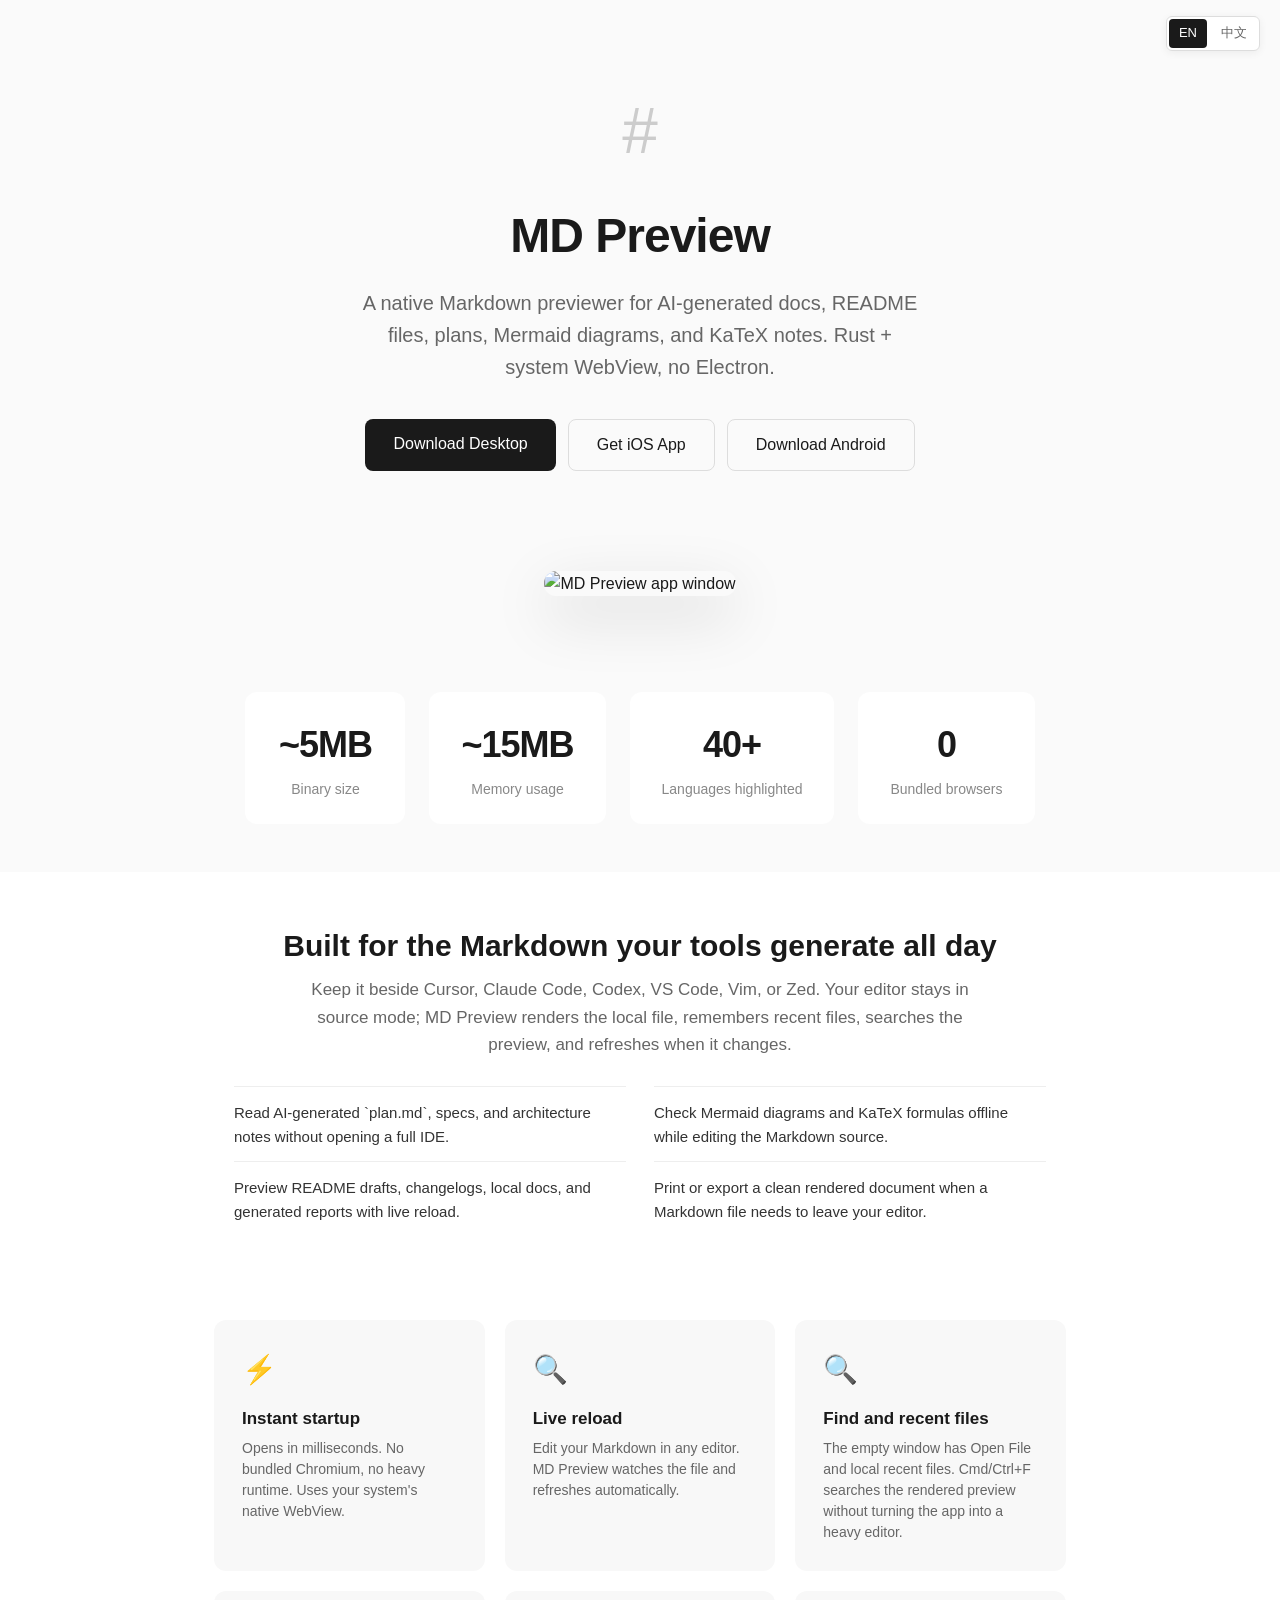
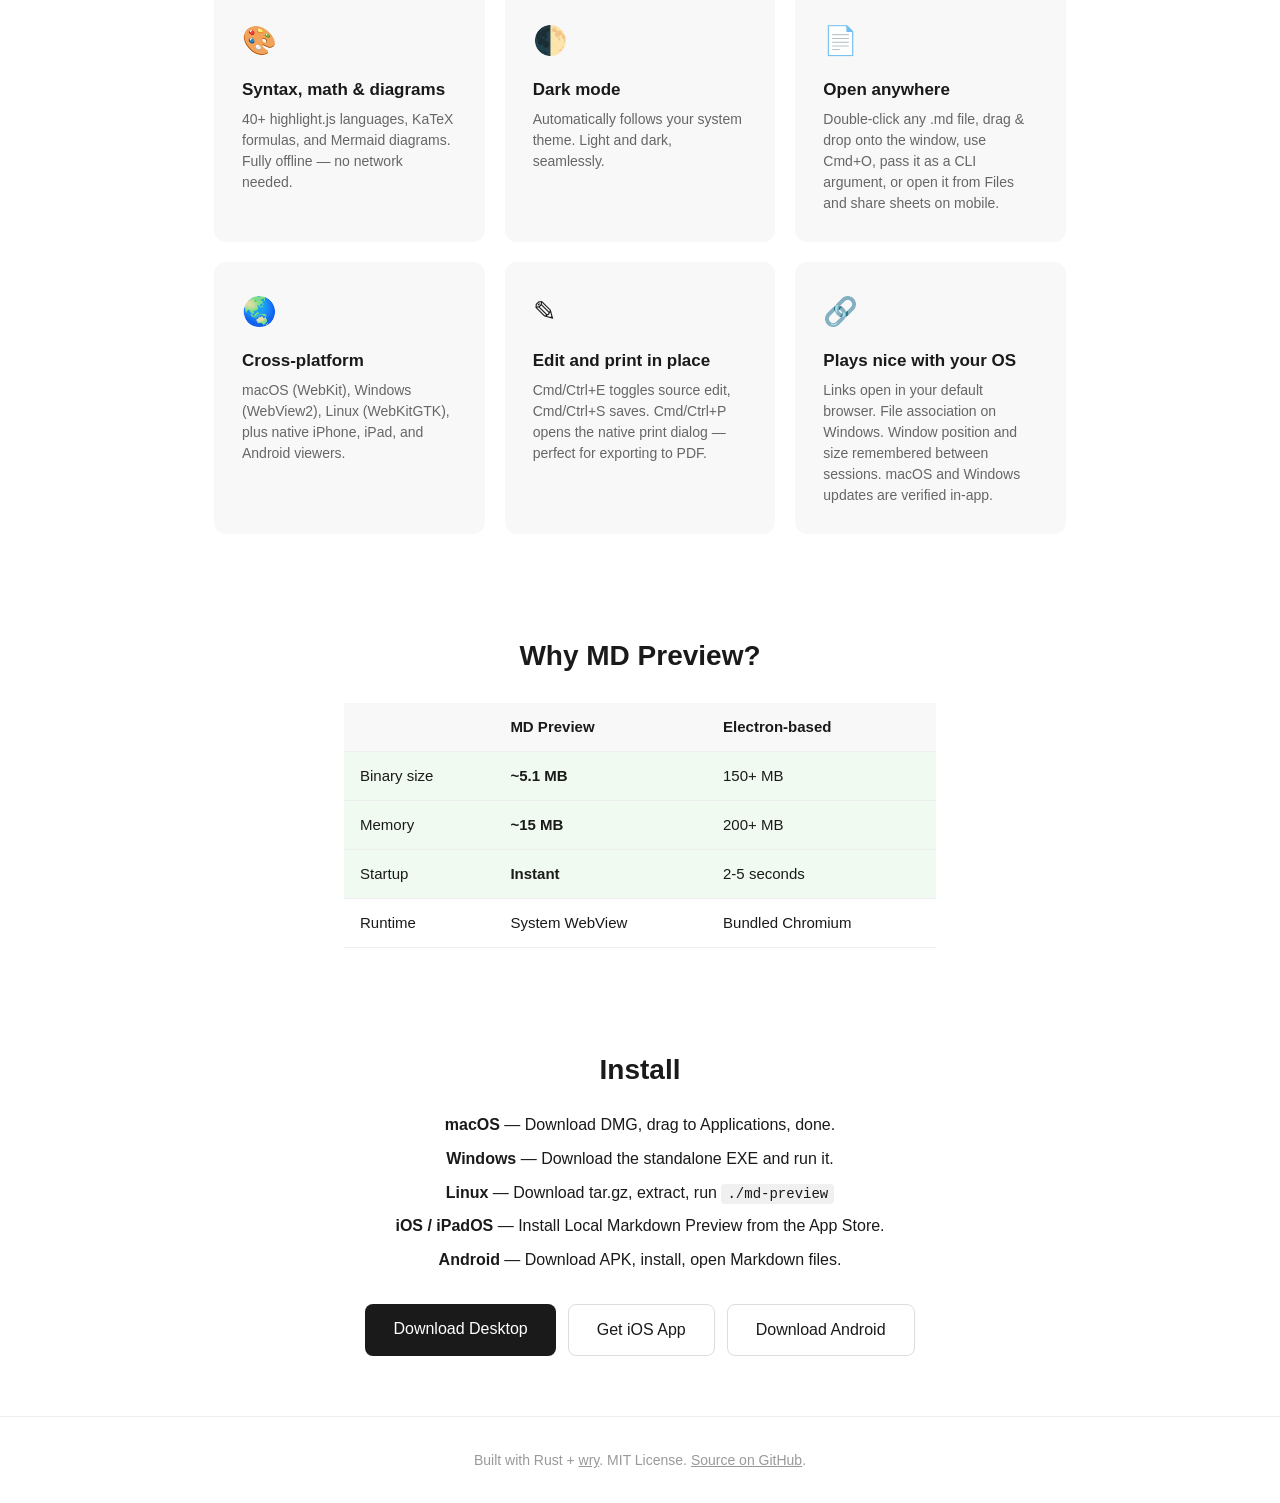
==== commit dbad86ff: "docs: simplify homepage actions" ====
--- a/docs/index.html
+++ b/docs/index.html
@@ -4,8 +4,8 @@
 <meta charset="utf-8">
 <meta name="viewport" content="width=device-width, initial-scale=1">
 <title>MD Preview — Native Markdown Previewer for AI-Generated Docs</title>
-<meta name="description" content="Free, open-source Markdown preview app for AI-generated docs, README files, plans, Mermaid diagrams, and KaTeX notes. Open File, recent files, search, print, and stable builds for macOS, Windows, Linux, and Android. Rust + system WebView, no Electron.">
-<meta name="keywords" content="markdown preview, markdown viewer, markdown reader, android markdown viewer, AI generated docs, Claude Code markdown, Codex markdown, Cursor markdown, Mermaid preview, KaTeX preview, lightweight markdown app, rust markdown, native markdown viewer, offline markdown, electron alternative, wry, pulldown-cmark">
+<meta name="description" content="Free, open-source Markdown preview app for AI-generated docs, README files, plans, Mermaid diagrams, and KaTeX notes. Open File, recent files, search, print, and stable builds for macOS, Windows, Linux, iOS, and Android. Rust + system WebView, no Electron.">
+<meta name="keywords" content="markdown preview, markdown viewer, markdown reader, ios markdown viewer, iphone markdown viewer, ipad markdown viewer, android markdown viewer, AI generated docs, Claude Code markdown, Codex markdown, Cursor markdown, Mermaid preview, KaTeX preview, lightweight markdown app, rust markdown, native markdown viewer, offline markdown, electron alternative, wry, pulldown-cmark">
 <meta name="author" content="vorojar">
 <meta name="robots" content="index, follow">
 <link rel="canonical" href="https://vorojar.github.io/md-preview/">
@@ -14,7 +14,7 @@
 <meta property="og:type" content="website">
 <meta property="og:site_name" content="MD Preview">
 <meta property="og:title" content="MD Preview — Native Markdown Previewer for AI-Generated Docs">
-<meta property="og:description" content="Open README files, AI-generated plans, Mermaid diagrams, and KaTeX notes without launching an IDE. Open File, recent files, search, and stable desktop/Android builds. Rust + system WebView, no Electron.">
+<meta property="og:description" content="Open README files, AI-generated plans, Mermaid diagrams, and KaTeX notes without launching an IDE. Open File, recent files, search, and stable desktop/iOS/Android builds. Rust + system WebView, no Electron.">
 <meta property="og:image" content="https://raw.githubusercontent.com/vorojar/md-preview/master/screenshots/hero.jpg">
 <meta property="og:image:width" content="1440">
 <meta property="og:image:height" content="1080">
@@ -23,7 +23,7 @@
 <!-- Twitter -->
 <meta name="twitter:card" content="summary_large_image">
 <meta name="twitter:title" content="MD Preview — Native Markdown Previewer for AI Docs">
-<meta name="twitter:description" content="Rust + system WebView. No Electron. Open File, recent files, search, print, and stable desktop/Android builds for Markdown files.">
+<meta name="twitter:description" content="Rust + system WebView. No Electron. Open File, recent files, search, print, and stable desktop/iOS/Android builds for Markdown files.">
 <meta name="twitter:image" content="https://raw.githubusercontent.com/vorojar/md-preview/master/screenshots/hero.jpg">
 
 <link rel="icon" href="data:image/svg+xml,<svg xmlns='http://www.w3.org/2000/svg' viewBox='0 0 100 100'><text y='.9em' font-size='90'>#</text></svg>">
@@ -37,13 +37,18 @@
   "description": "Native cross-platform Markdown preview app for AI-generated docs, README files, plans, Mermaid diagrams, and KaTeX notes. Built with Rust and the system WebView. No Electron, offline rendering, Open File, recent files, search, live reload, dark mode, and native print.",
   "url": "https://vorojar.github.io/md-preview/",
   "downloadUrl": "https://github.com/vorojar/md-preview/releases",
-  "operatingSystem": "macOS, Windows, Linux, Android",
+  "installUrl": "https://apps.apple.com/cn/app/local-markdown-preview/id6779451523",
+  "operatingSystem": "macOS, Windows, Linux, iOS, iPadOS, Android",
   "applicationCategory": "DeveloperApplication",
-  "softwareVersion": "1.1.7",
+  "softwareVersion": "1.1.23",
   "fileSize": "5.1MB",
   "license": "https://opensource.org/licenses/MIT",
   "offers": { "@type": "Offer", "price": "0", "priceCurrency": "USD" },
   "author": { "@type": "Person", "name": "vorojar", "url": "https://github.com/vorojar" },
+  "sameAs": [
+    "https://github.com/vorojar/md-preview",
+    "https://apps.apple.com/cn/app/local-markdown-preview/id6779451523"
+  ],
   "sourceOrganization": { "@type": "Organization", "name": "GitHub", "url": "https://github.com/vorojar/md-preview" }
 }
 </script>
@@ -332,10 +337,9 @@
   <h1>MD Preview</h1>
   <p class="tagline" data-en="A native Markdown previewer for AI-generated docs, README files, plans, Mermaid diagrams, and KaTeX notes. Rust + system WebView, no Electron." data-zh="给 AI 生成文档、README、计划文档、Mermaid 图和 KaTeX 笔记用的原生 Markdown 预览器。Rust + 系统 WebView，零 Electron。"></p>
   <div class="cta">
-    <a class="cta-primary" href="https://github.com/vorojar/md-preview/releases/tag/v1.1.7" data-en="Download Desktop" data-zh="下载桌面版"></a>
-    <a class="cta-secondary" href="https://github.com/vorojar/md-preview/releases/tag/mobile-android-v1.0.6" data-en="Download Android" data-zh="下载 Android"></a>
-    <a class="cta-secondary" href="https://github.com/vorojar/md-preview" id="star-btn">&#9733; Star on GitHub</a>
-    <a class="cta-secondary" href="./rust-webview-ai-docs.html" data-en="Engineering Note" data-zh="工程说明"></a>
+    <a class="cta-primary" href="https://github.com/vorojar/md-preview/releases/latest" data-en="Download Desktop" data-zh="下载桌面版"></a>
+    <a class="cta-secondary" href="https://apps.apple.com/cn/app/local-markdown-preview/id6779451523" data-en="Get iOS App" data-zh="获取 iOS 版"></a>
+    <a class="cta-secondary" href="https://github.com/vorojar/md-preview/releases/latest/download/MD-Preview-Android.apk" data-en="Download Android" data-zh="下载 Android"></a>
   </div>
 </header>
 
@@ -402,12 +406,12 @@
   <div class="feature">
     <div class="icon">&#128196;</div>
     <h3 data-en="Open anywhere" data-zh="随处打开"></h3>
-    <p data-en="Double-click any .md file, drag & drop onto the window, use Cmd+O, or pass it as a CLI argument." data-zh="双击 .md 文件直接打开，拖进窗口、Cmd+O、命令行，怎么方便怎么来。"></p>
+    <p data-en="Double-click any .md file, drag & drop onto the window, use Cmd+O, pass it as a CLI argument, or open it from Files and share sheets on mobile." data-zh="双击 .md 文件直接打开，拖进窗口、Cmd+O、命令行，或在手机上从文件和分享面板打开，怎么方便怎么来。"></p>
   </div>
   <div class="feature">
     <div class="icon">&#127759;</div>
     <h3 data-en="Cross-platform" data-zh="跨平台"></h3>
-    <p data-en="macOS (WebKit), Windows (WebView2), Linux (WebKitGTK). One codebase, native everywhere." data-zh="macOS (WebKit)、Windows (WebView2)、Linux (WebKitGTK)，一套代码，处处原生。"></p>
+    <p data-en="macOS (WebKit), Windows (WebView2), Linux (WebKitGTK), plus native iPhone, iPad, and Android viewers." data-zh="macOS (WebKit)、Windows (WebView2)、Linux (WebKitGTK)，并提供原生 iPhone、iPad 和 Android 预览器。"></p>
   </div>
   <div class="feature">
     <div class="icon">&#9998;</div>
@@ -417,7 +421,7 @@
   <div class="feature">
     <div class="icon">&#128279;</div>
     <h3 data-en="Plays nice with your OS" data-zh="尊重操作系统"></h3>
-    <p data-en="Links open in your default browser. File association on Windows. Window position and size remembered between sessions. Update checks run after first paint." data-zh="链接走系统默认浏览器。Windows 文件关联。窗口位置/大小退出时记住。更新检测在首屏之后执行。"></p>
+    <p data-en="Links open in your default browser. File association on Windows. Window position and size remembered between sessions. macOS and Windows updates are verified in-app." data-zh="链接走系统默认浏览器。Windows 文件关联。窗口位置/大小退出时记住。macOS 和 Windows 更新都在应用内校验。"></p>
   </div>
 </section>
 
@@ -456,13 +460,15 @@
   <h2 data-en="Install" data-zh="安装"></h2>
   <div class="install-steps">
     <p><strong>macOS</strong> — <span data-en="Download DMG, drag to Applications, done." data-zh="下载 DMG，拖到应用程序，搞定。"></span></p>
-    <p><strong>Windows</strong> — <span data-en="Download ZIP, extract, run" data-zh="下载 ZIP，解压，运行"></span> <code>md-preview.exe</code></p>
+    <p><strong>Windows</strong> — <span data-en="Download the standalone EXE and run it." data-zh="下载单文件 EXE，直接运行。"></span></p>
     <p><strong>Linux</strong> — <span data-en="Download tar.gz, extract, run" data-zh="下载 tar.gz，解压，运行"></span> <code>./md-preview</code></p>
+    <p><strong>iOS / iPadOS</strong> — <span data-en="Install Local Markdown Preview from the App Store." data-zh="从 App Store 安装 Local Markdown Preview。"></span></p>
     <p><strong>Android</strong> — <span data-en="Download APK, install, open Markdown files." data-zh="下载 APK，安装后打开 Markdown 文件。"></span></p>
   </div>
   <div class="cta" style="margin-top: 24px;">
-    <a class="cta-primary" href="https://github.com/vorojar/md-preview/releases/tag/v1.1.7" data-en="Download Desktop" data-zh="下载桌面版"></a>
-    <a class="cta-secondary" href="https://github.com/vorojar/md-preview/releases/tag/mobile-android-v1.0.6" data-en="Download Android" data-zh="下载 Android"></a>
+    <a class="cta-primary" href="https://github.com/vorojar/md-preview/releases/latest" data-en="Download Desktop" data-zh="下载桌面版"></a>
+    <a class="cta-secondary" href="https://apps.apple.com/cn/app/local-markdown-preview/id6779451523" data-en="Get iOS App" data-zh="获取 iOS 版"></a>
+    <a class="cta-secondary" href="https://github.com/vorojar/md-preview/releases/latest/download/MD-Preview-Android.apk" data-en="Download Android" data-zh="下载 Android"></a>
   </div>
 </section>
 
@@ -493,15 +499,6 @@
   apply(lang);
 })();
 
-// Dynamic star count
-fetch("https://api.github.com/repos/vorojar/md-preview")
-  .then(function(r){return r.json()})
-  .then(function(d){
-    if(d.stargazers_count!==undefined){
-      var btn=document.getElementById("star-btn");
-      btn.innerHTML="\u2605 Star "+d.stargazers_count;
-    }
-  }).catch(function(){});
 </script>
 
 </body>
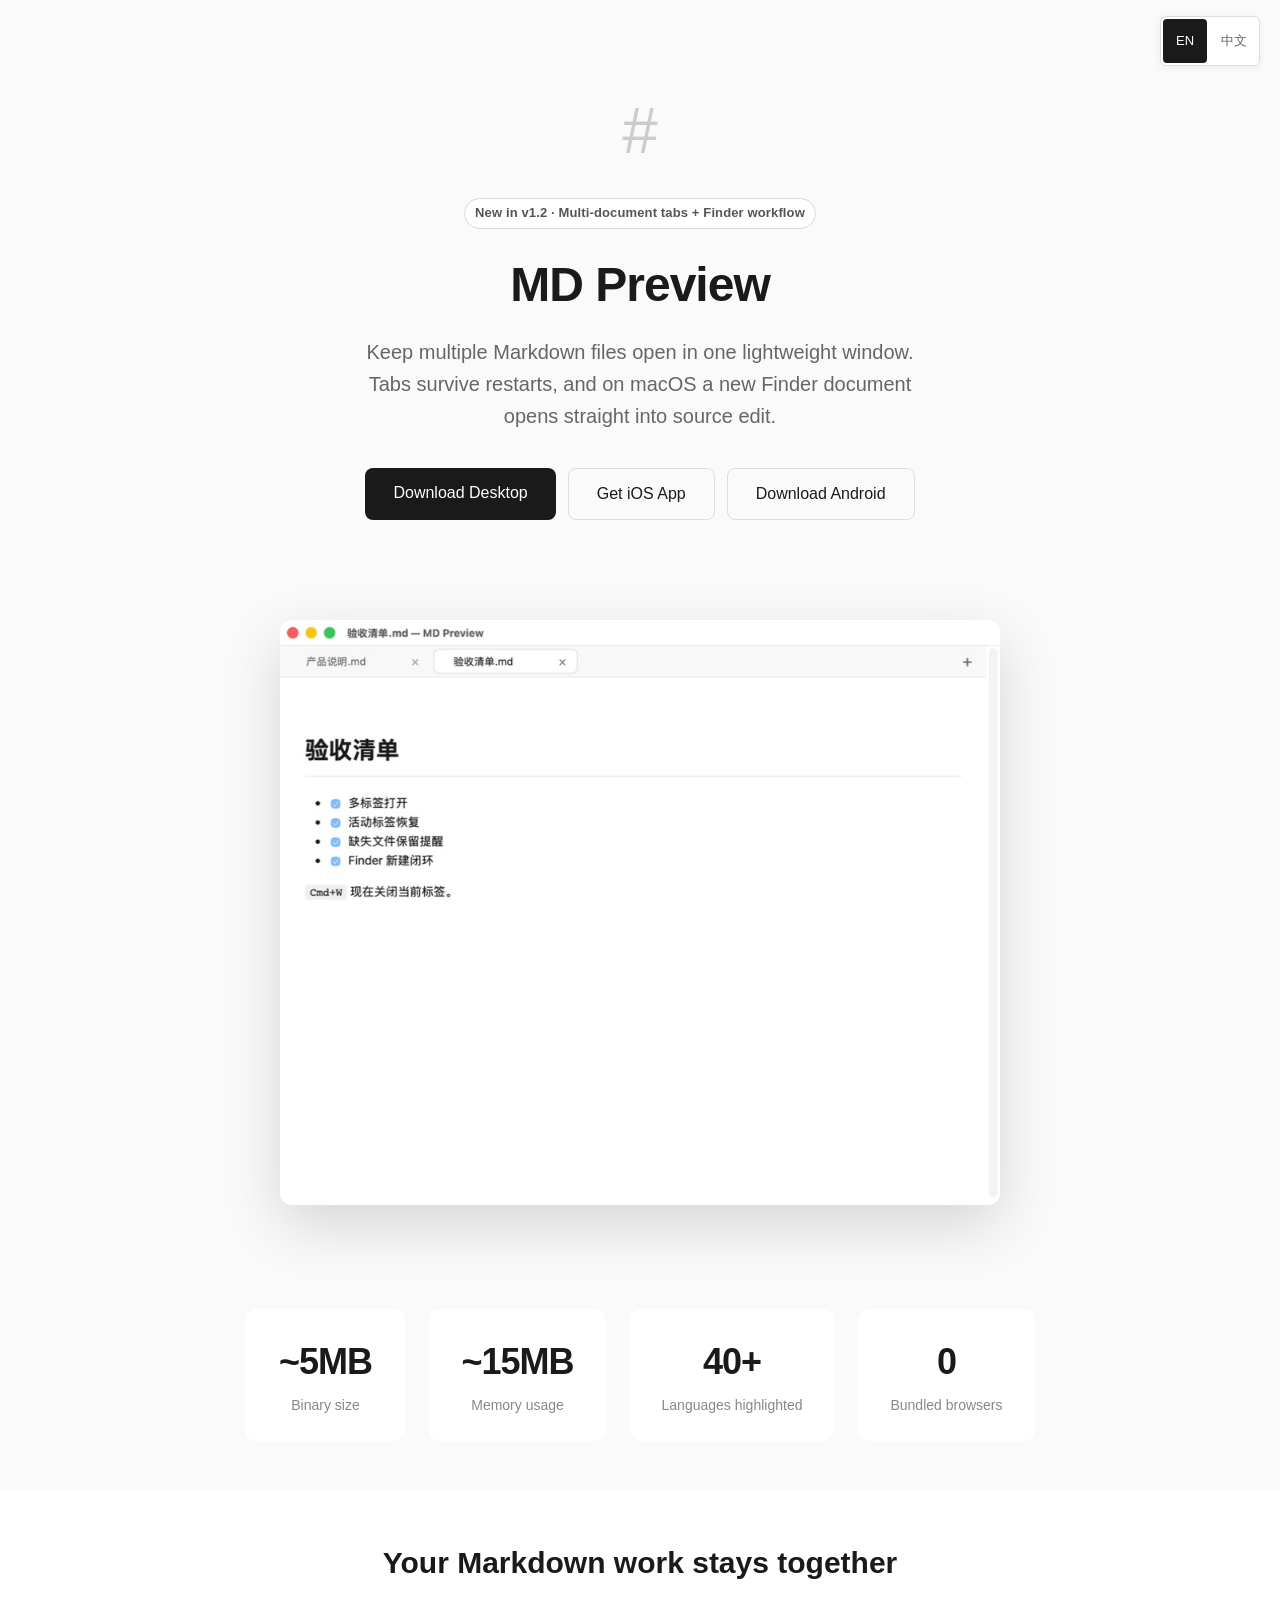
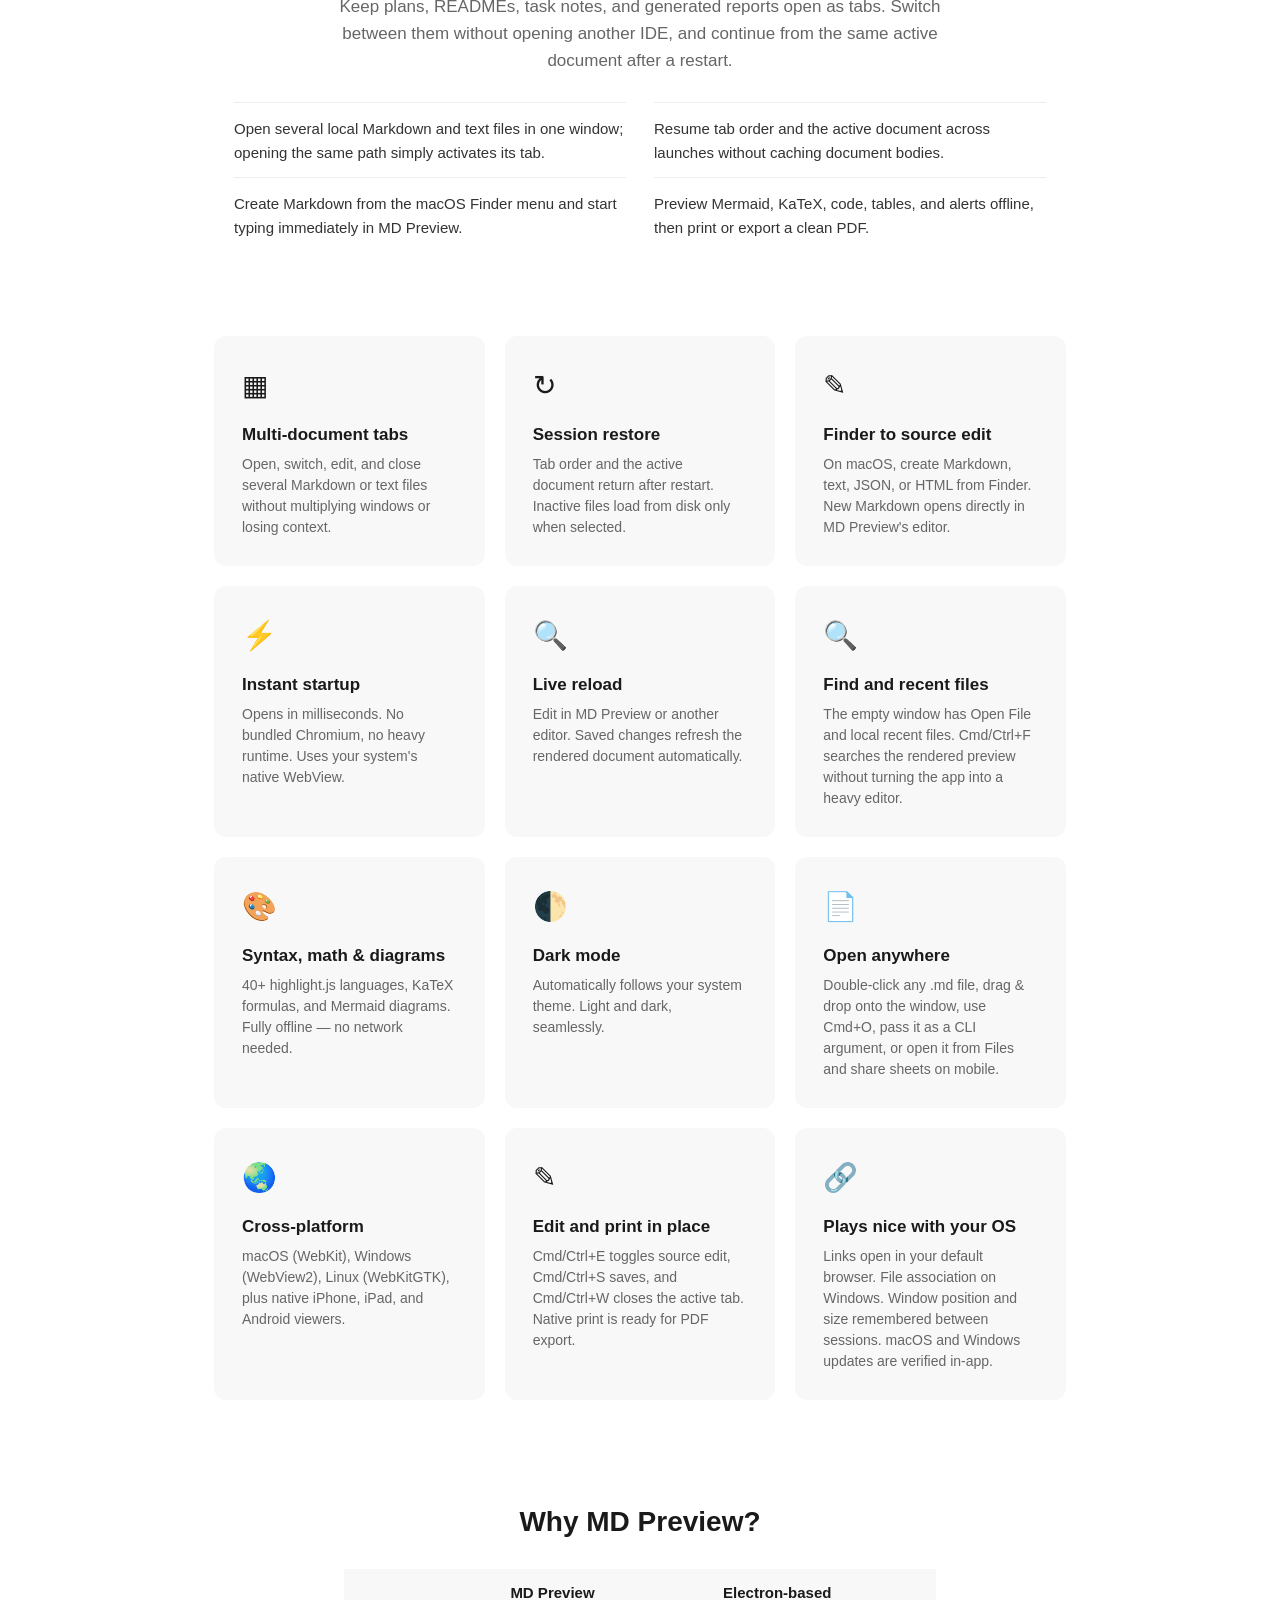
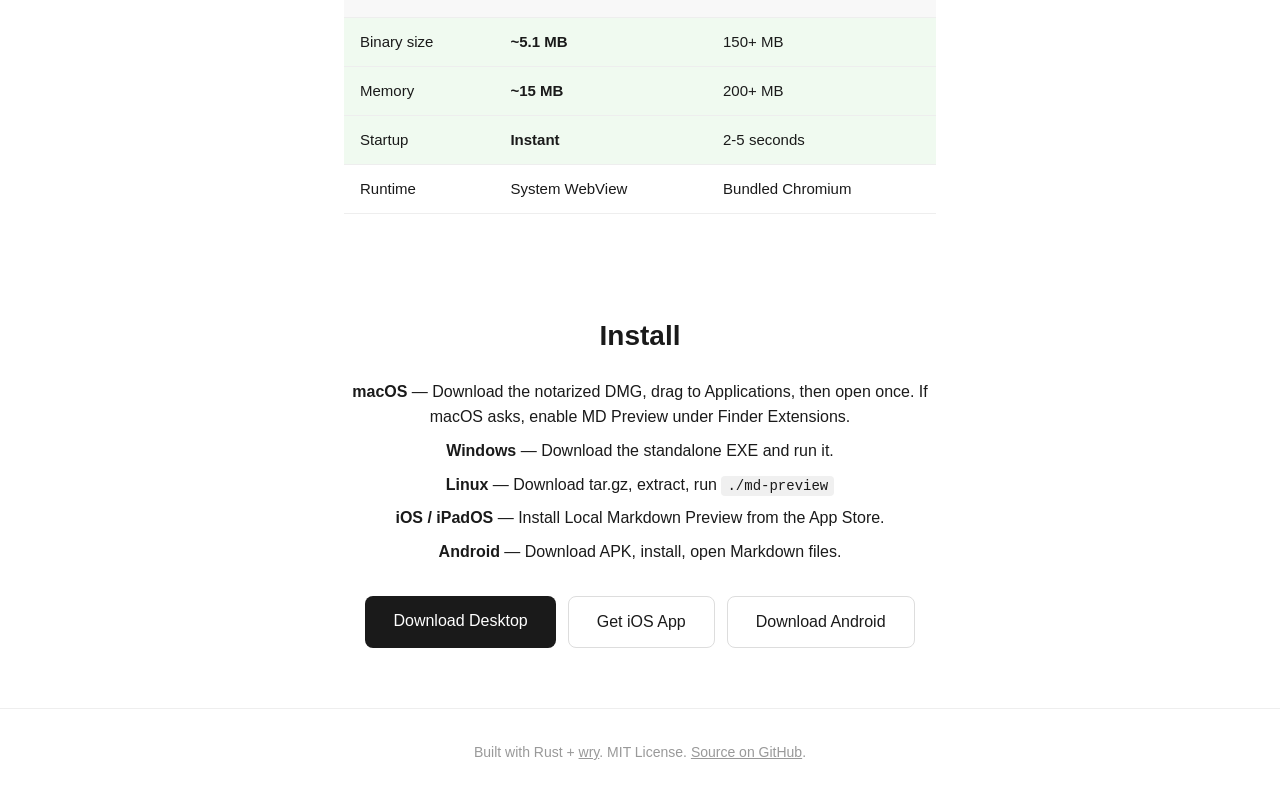
==== commit 5f2b9dd0: "让 v1.2.0 的核心价值出现在所有产品入口" ====
--- a/docs/index.html
+++ b/docs/index.html
@@ -3,9 +3,9 @@
 <head>
 <meta charset="utf-8">
 <meta name="viewport" content="width=device-width, initial-scale=1">
-<title>MD Preview — Native Markdown Previewer for AI-Generated Docs</title>
-<meta name="description" content="Free, open-source Markdown preview app for AI-generated docs, README files, plans, Mermaid diagrams, and KaTeX notes. Open File, recent files, search, print, and stable builds for macOS, Windows, Linux, iOS, and Android. Rust + system WebView, no Electron.">
-<meta name="keywords" content="markdown preview, markdown viewer, markdown reader, ios markdown viewer, iphone markdown viewer, ipad markdown viewer, android markdown viewer, AI generated docs, Claude Code markdown, Codex markdown, Cursor markdown, Mermaid preview, KaTeX preview, lightweight markdown app, rust markdown, native markdown viewer, offline markdown, electron alternative, wry, pulldown-cmark">
+<title>MD Preview — Multi-Document Markdown Preview and Quick Edit</title>
+<meta name="description" content="Open multiple Markdown files in lightweight tabs, restore your session, preview Mermaid and KaTeX offline, and make quick source edits without launching an IDE. Native builds for macOS, Windows, Linux, iOS, and Android.">
+<meta name="keywords" content="markdown preview, markdown tabs, multi document markdown, markdown viewer, markdown editor, Finder markdown, session restore, ios markdown viewer, android markdown viewer, AI generated docs, Claude Code markdown, Codex markdown, Cursor markdown, Mermaid preview, KaTeX preview, lightweight markdown app, rust markdown, native markdown viewer, offline markdown, electron alternative, wry, pulldown-cmark">
 <meta name="author" content="vorojar">
 <meta name="robots" content="index, follow">
 <link rel="canonical" href="https://vorojar.github.io/md-preview/">
@@ -13,18 +13,18 @@
 <!-- Open Graph -->
 <meta property="og:type" content="website">
 <meta property="og:site_name" content="MD Preview">
-<meta property="og:title" content="MD Preview — Native Markdown Previewer for AI-Generated Docs">
-<meta property="og:description" content="Open README files, AI-generated plans, Mermaid diagrams, and KaTeX notes without launching an IDE. Open File, recent files, search, and stable desktop/iOS/Android builds. Rust + system WebView, no Electron.">
-<meta property="og:image" content="https://raw.githubusercontent.com/vorojar/md-preview/master/screenshots/hero.jpg">
-<meta property="og:image:width" content="1440">
-<meta property="og:image:height" content="1080">
+<meta property="og:title" content="MD Preview — Multiple Markdown Files, One Lightweight Window">
+<meta property="og:description" content="Keep Markdown documents open in tabs, resume them after restart, and create a new Markdown file from Finder straight into source edit. Rust + system WebView, no Electron.">
+<meta property="og:image" content="https://vorojar.github.io/md-preview/hero.jpg">
+<meta property="og:image:width" content="900">
+<meta property="og:image:height" content="732">
 <meta property="og:url" content="https://vorojar.github.io/md-preview/">
 
 <!-- Twitter -->
 <meta name="twitter:card" content="summary_large_image">
-<meta name="twitter:title" content="MD Preview — Native Markdown Previewer for AI Docs">
-<meta name="twitter:description" content="Rust + system WebView. No Electron. Open File, recent files, search, print, and stable desktop/iOS/Android builds for Markdown files.">
-<meta name="twitter:image" content="https://raw.githubusercontent.com/vorojar/md-preview/master/screenshots/hero.jpg">
+<meta name="twitter:title" content="MD Preview — Multiple Markdown Files, One Lightweight Window">
+<meta name="twitter:description" content="Native Markdown tabs, session restore, quick source edit, and a Finder-to-editor workflow on macOS. Rust + system WebView, no Electron.">
+<meta name="twitter:image" content="https://vorojar.github.io/md-preview/hero.jpg">
 
 <link rel="icon" href="data:image/svg+xml,<svg xmlns='http://www.w3.org/2000/svg' viewBox='0 0 100 100'><text y='.9em' font-size='90'>#</text></svg>">
 
@@ -34,13 +34,13 @@
   "@context": "https://schema.org",
   "@type": "SoftwareApplication",
   "name": "MD Preview",
-  "description": "Native cross-platform Markdown preview app for AI-generated docs, README files, plans, Mermaid diagrams, and KaTeX notes. Built with Rust and the system WebView. No Electron, offline rendering, Open File, recent files, search, live reload, dark mode, and native print.",
+  "description": "Native cross-platform Markdown preview app with multi-document tabs, session restore, quick source editing, Finder actions on macOS, offline Mermaid and KaTeX, search, live reload, dark mode, and native print. Built with Rust and the system WebView, with no Electron.",
   "url": "https://vorojar.github.io/md-preview/",
   "downloadUrl": "https://github.com/vorojar/md-preview/releases",
   "installUrl": "https://apps.apple.com/cn/app/local-markdown-preview/id6779451523",
   "operatingSystem": "macOS, Windows, Linux, iOS, iPadOS, Android",
   "applicationCategory": "DeveloperApplication",
-  "softwareVersion": "1.1.23",
+  "softwareVersion": "1.2.0",
   "fileSize": "5.1MB",
   "license": "https://opensource.org/licenses/MIT",
   "offers": { "@type": "Offer", "price": "0", "priceCurrency": "USD" },
@@ -91,6 +91,21 @@
   margin: 0 auto 36px;
 }
 
+.release-badge {
+  display: inline-flex;
+  align-items: center;
+  min-height: 30px;
+  margin-bottom: 18px;
+  padding: 4px 10px;
+  border: 1px solid #d8d8d8;
+  border-radius: 999px;
+  background: #fff;
+  color: #555;
+  font-size: 13px;
+  font-weight: 600;
+  letter-spacing: 0.01em;
+}
+
 .cta {
   display: inline-flex;
   gap: 12px;
@@ -319,7 +334,7 @@
 }
 /* Language switcher */
 .lang-switch { position: fixed; top: 16px; right: 20px; z-index: 100; display: flex; gap: 4px; background: #fff; border: 1px solid #ddd; border-radius: 6px; padding: 2px; box-shadow: 0 2px 8px rgba(0,0,0,0.06); }
-.lang-btn { padding: 4px 10px; border-radius: 4px; font-size: 13px; text-decoration: none; color: #666; transition: all 0.2s; }
+.lang-btn { display: inline-flex; align-items: center; justify-content: center; min-width: 44px; min-height: 44px; padding: 6px 10px; border-radius: 4px; font-size: 13px; text-decoration: none; color: #666; transition: all 0.2s; }
 .lang-btn.active { background: #1a1a1a; color: #fff; }
 .lang-btn:hover:not(.active) { background: #f0f0f0; }
 </style>
@@ -334,8 +349,9 @@
 
 <header class="hero">
   <div class="hero-icon" aria-hidden="true">#</div>
+  <div class="release-badge" data-en="New in v1.2 · Multi-document tabs + Finder workflow" data-zh="v1.2 新功能 · 多文档标签 + Finder 工作流"></div>
   <h1>MD Preview</h1>
-  <p class="tagline" data-en="A native Markdown previewer for AI-generated docs, README files, plans, Mermaid diagrams, and KaTeX notes. Rust + system WebView, no Electron." data-zh="给 AI 生成文档、README、计划文档、Mermaid 图和 KaTeX 笔记用的原生 Markdown 预览器。Rust + 系统 WebView，零 Electron。"></p>
+  <p class="tagline" data-en="Keep multiple Markdown files open in one lightweight window. Tabs survive restarts, and on macOS a new Finder document opens straight into source edit." data-zh="在一个轻量窗口里同时打开多份 Markdown。标签重启后仍在；macOS 上从 Finder 新建文档后，直接进入源码编辑。"></p>
   <div class="cta">
     <a class="cta-primary" href="https://github.com/vorojar/md-preview/releases/latest" data-en="Download Desktop" data-zh="下载桌面版"></a>
     <a class="cta-secondary" href="https://apps.apple.com/cn/app/local-markdown-preview/id6779451523" data-en="Get iOS App" data-zh="获取 iOS 版"></a>
@@ -344,7 +360,7 @@
 </header>
 
 <section class="screenshot">
-  <img src="https://raw.githubusercontent.com/vorojar/md-preview/master/screenshots/hero.jpg" alt="MD Preview app window" loading="lazy" width="1440" height="1080">
+  <img src="./hero.jpg" alt="MD Preview v1.2 showing multiple Markdown document tabs" loading="eager" width="900" height="732">
 </section>
 
 <section class="stats">
@@ -367,17 +383,32 @@
 </section>
 
 <section class="use-cases">
-  <h2 data-en="Built for the Markdown your tools generate all day" data-zh="为每天不断生成的 Markdown 文档而做"></h2>
-  <p class="intro" data-en="Keep it beside Cursor, Claude Code, Codex, VS Code, Vim, or Zed. Your editor stays in source mode; MD Preview renders the local file, remembers recent files, searches the preview, and refreshes when it changes." data-zh="把它放在 Cursor、Claude Code、Codex、VS Code、Vim 或 Zed 旁边。编辑器保持源码模式，MD Preview 渲染本地文件，记住最近文件，支持预览搜索，并在保存后自动刷新。"></p>
+  <h2 data-en="Your Markdown work stays together" data-zh="让相关 Markdown 一直待在一起"></h2>
+  <p class="intro" data-en="Keep plans, READMEs, task notes, and generated reports open as tabs. Switch between them without opening another IDE, and continue from the same active document after a restart." data-zh="把计划、README、任务笔记和生成报告放在同一组标签里。不必再打开另一个 IDE，重启后还能从上次活动文档继续。"></p>
   <ul class="workflow-list">
-    <li data-en="Read AI-generated `plan.md`, specs, and architecture notes without opening a full IDE." data-zh="阅读 AI 生成的 `plan.md`、规格说明和架构笔记，不必打开完整 IDE。"></li>
-    <li data-en="Check Mermaid diagrams and KaTeX formulas offline while editing the Markdown source." data-zh="编辑 Markdown 源码时，离线查看 Mermaid 图和 KaTeX 公式渲染结果。"></li>
-    <li data-en="Preview README drafts, changelogs, local docs, and generated reports with live reload." data-zh="实时预览 README 草稿、变更记录、本地文档和生成报告。"></li>
-    <li data-en="Print or export a clean rendered document when a Markdown file needs to leave your editor." data-zh="当 Markdown 需要离开编辑器时，打印或导出干净的渲染文档。"></li>
+    <li data-en="Open several local Markdown and text files in one window; opening the same path simply activates its tab." data-zh="在一个窗口打开多份本地 Markdown 和文本文件；重复打开同一路径只会激活已有标签。"></li>
+    <li data-en="Resume tab order and the active document across launches without caching document bodies." data-zh="重启后恢复标签顺序和活动文档，但不缓存文档正文。"></li>
+    <li data-en="Create Markdown from the macOS Finder menu and start typing immediately in MD Preview." data-zh="从 macOS Finder 菜单新建 Markdown，并立即在 MD Preview 里开始编辑。"></li>
+    <li data-en="Preview Mermaid, KaTeX, code, tables, and alerts offline, then print or export a clean PDF." data-zh="离线预览 Mermaid、KaTeX、代码、表格和提示块，再打印或导出干净 PDF。"></li>
   </ul>
 </section>
 
 <section class="features">
+  <div class="feature">
+    <div class="icon">&#9638;</div>
+    <h3 data-en="Multi-document tabs" data-zh="多文档标签"></h3>
+    <p data-en="Open, switch, edit, and close several Markdown or text files without multiplying windows or losing context." data-zh="在同一窗口打开、切换、编辑和关闭多份 Markdown 或文本，不再堆窗口、丢上下文。"></p>
+  </div>
+  <div class="feature">
+    <div class="icon">&#8635;</div>
+    <h3 data-en="Session restore" data-zh="会话恢复"></h3>
+    <p data-en="Tab order and the active document return after restart. Inactive files load from disk only when selected." data-zh="重启后恢复标签顺序和活动文档；后台文件只在点击时从磁盘加载。"></p>
+  </div>
+  <div class="feature">
+    <div class="icon">&#9998;</div>
+    <h3 data-en="Finder to source edit" data-zh="Finder 直达源码编辑"></h3>
+    <p data-en="On macOS, create Markdown, text, JSON, or HTML from Finder. New Markdown opens directly in MD Preview's editor." data-zh="macOS 上可从 Finder 新建 Markdown、文本、JSON 或 HTML；Markdown 会直接进入 MD Preview 编辑器。"></p>
+  </div>
   <div class="feature">
     <div class="icon">&#9889;</div>
     <h3 data-en="Instant startup" data-zh="秒开启动"></h3>
@@ -386,7 +417,7 @@
   <div class="feature">
     <div class="icon">&#128269;</div>
     <h3 data-en="Live reload" data-zh="实时刷新"></h3>
-    <p data-en="Edit your Markdown in any editor. MD Preview watches the file and refreshes automatically." data-zh="用任何编辑器写 Markdown，MD Preview 监听文件变化，自动刷新预览。"></p>
+    <p data-en="Edit in MD Preview or another editor. Saved changes refresh the rendered document automatically." data-zh="可以直接在 MD Preview 编辑，也可以使用其他编辑器；保存后渲染结果自动刷新。"></p>
   </div>
   <div class="feature">
     <div class="icon">&#128269;</div>
@@ -416,7 +447,7 @@
   <div class="feature">
     <div class="icon">&#9998;</div>
     <h3 data-en="Edit and print in place" data-zh="原地编辑和打印"></h3>
-    <p data-en="Cmd/Ctrl+E toggles source edit, Cmd/Ctrl+S saves. Cmd/Ctrl+P opens the native print dialog — perfect for exporting to PDF." data-zh="Cmd/Ctrl+E 切换源码编辑，Cmd/Ctrl+S 保存。Cmd/Ctrl+P 调起系统原生打印对话框，顺手导出 PDF。"></p>
+    <p data-en="Cmd/Ctrl+E toggles source edit, Cmd/Ctrl+S saves, and Cmd/Ctrl+W closes the active tab. Native print is ready for PDF export." data-zh="Cmd/Ctrl+E 切换源码编辑，Cmd/Ctrl+S 保存，Cmd/Ctrl+W 关闭当前标签；原生打印可直接导出 PDF。"></p>
   </div>
   <div class="feature">
     <div class="icon">&#128279;</div>
@@ -459,7 +490,7 @@
 <section class="install">
   <h2 data-en="Install" data-zh="安装"></h2>
   <div class="install-steps">
-    <p><strong>macOS</strong> — <span data-en="Download DMG, drag to Applications, done." data-zh="下载 DMG，拖到应用程序，搞定。"></span></p>
+    <p><strong>macOS</strong> — <span data-en="Download the notarized DMG, drag to Applications, then open once. If macOS asks, enable MD Preview under Finder Extensions." data-zh="下载已公证 DMG，拖到“应用程序”并打开一次；如 macOS 提示，请在 Finder 扩展中启用 MD Preview。"></span></p>
     <p><strong>Windows</strong> — <span data-en="Download the standalone EXE and run it." data-zh="下载单文件 EXE，直接运行。"></span></p>
     <p><strong>Linux</strong> — <span data-en="Download tar.gz, extract, run" data-zh="下载 tar.gz，解压，运行"></span> <code>./md-preview</code></p>
     <p><strong>iOS / iPadOS</strong> — <span data-en="Install Local Markdown Preview from the App Store." data-zh="从 App Store 安装 Local Markdown Preview。"></span></p>
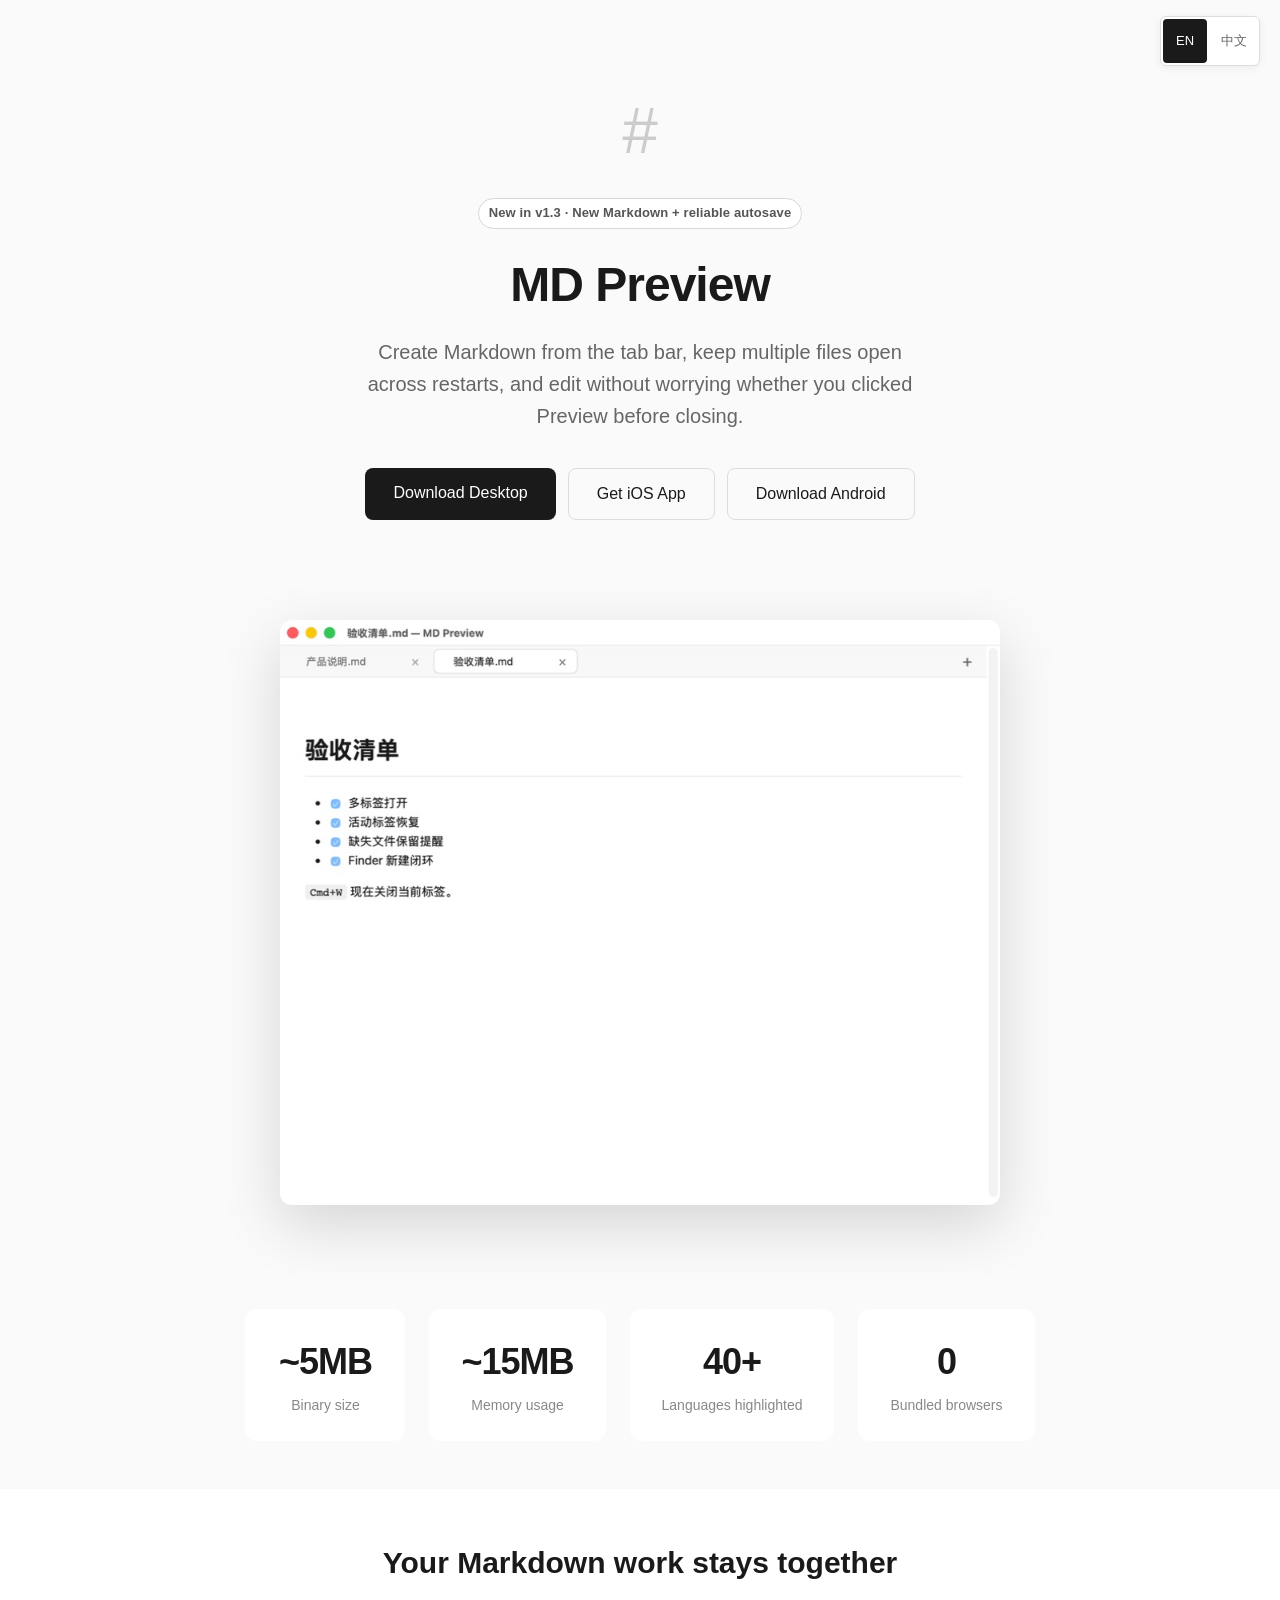
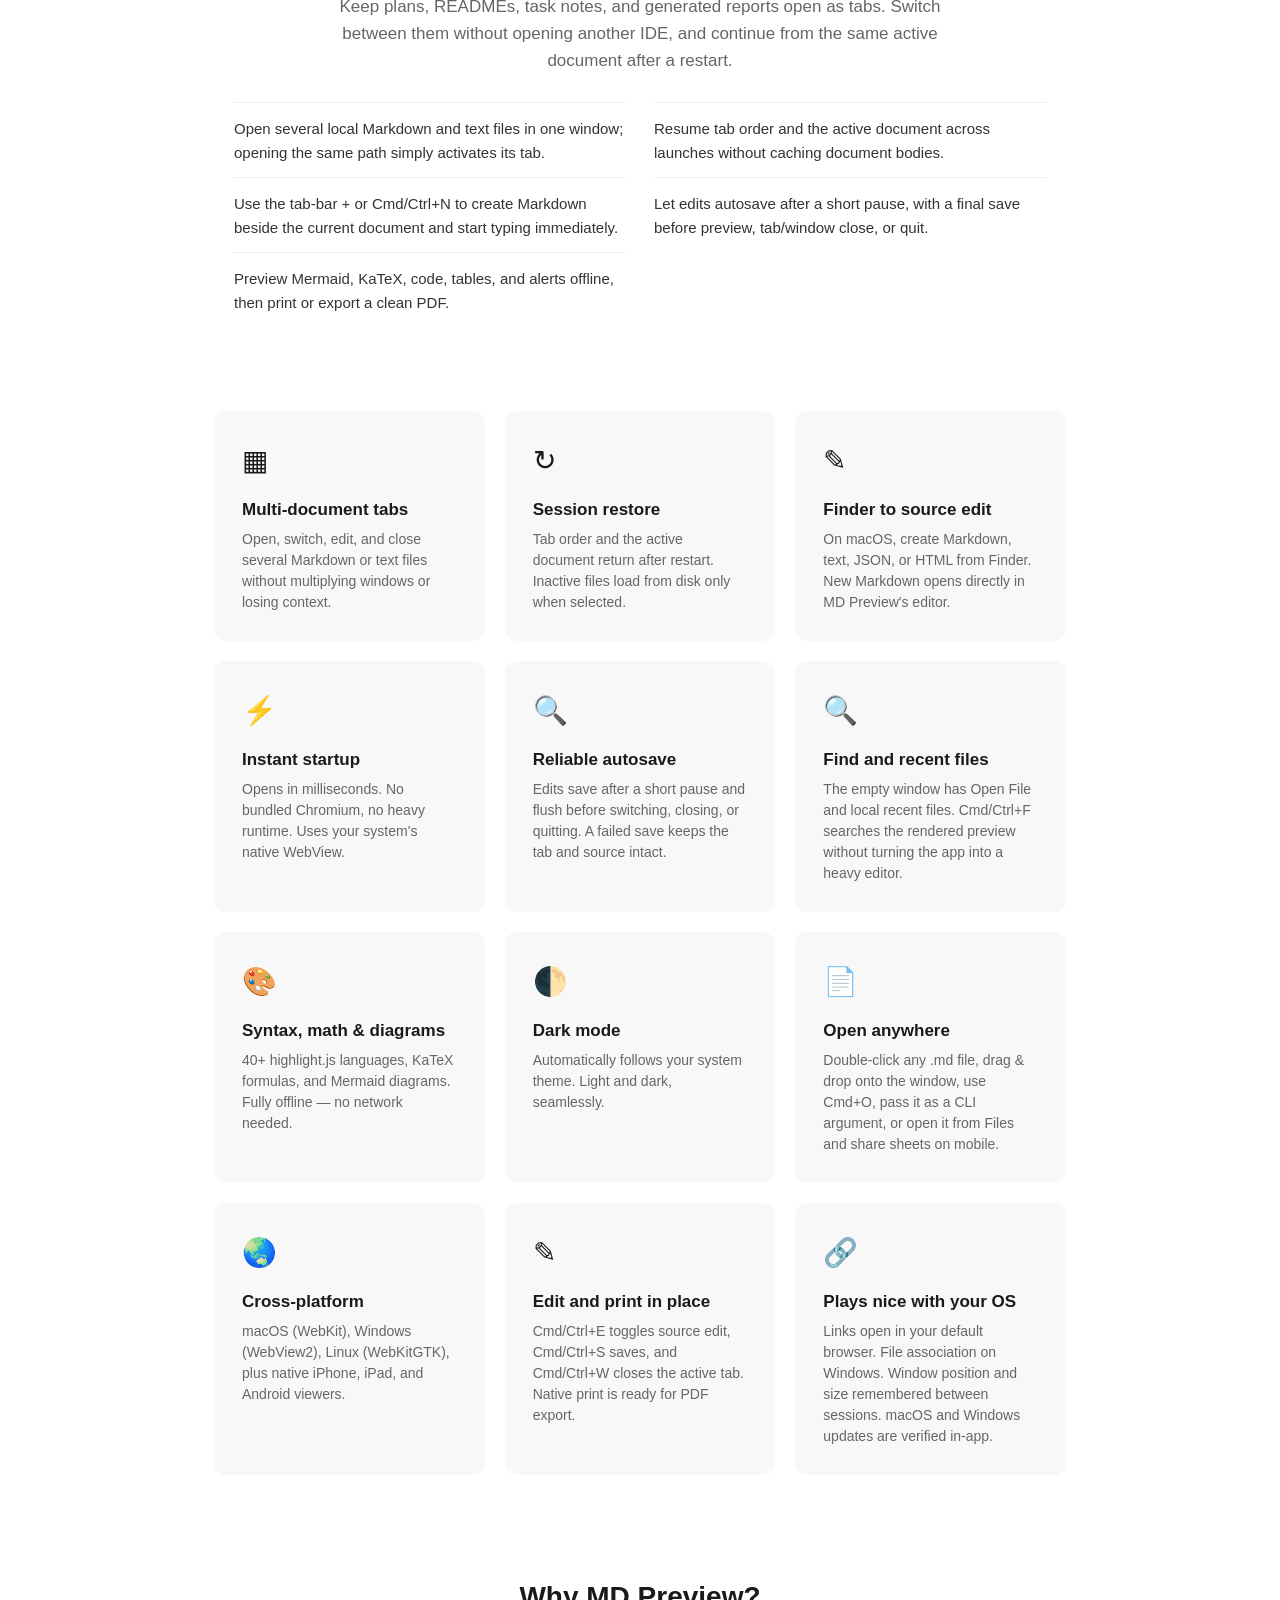
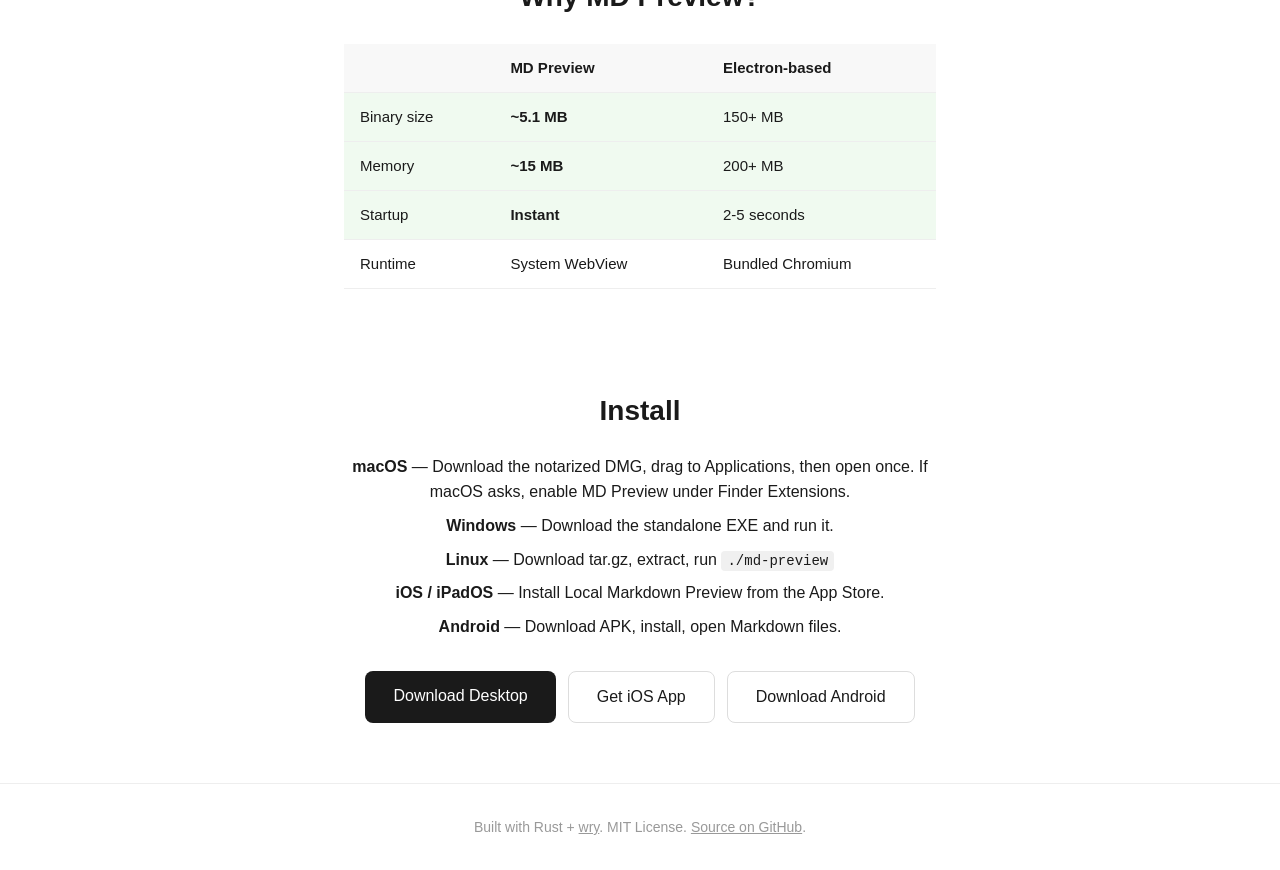
==== commit 23eb7d94: "让快速 Markdown 编辑不再因关闭或切换而丢失 (#36)" ====
--- a/docs/index.html
+++ b/docs/index.html
@@ -4,7 +4,7 @@
 <meta charset="utf-8">
 <meta name="viewport" content="width=device-width, initial-scale=1">
 <title>MD Preview — Multi-Document Markdown Preview and Quick Edit</title>
-<meta name="description" content="Open multiple Markdown files in lightweight tabs, restore your session, preview Mermaid and KaTeX offline, and make quick source edits without launching an IDE. Native builds for macOS, Windows, Linux, iOS, and Android.">
+<meta name="description" content="Create Markdown from the tab bar, edit multiple files in lightweight tabs, and rely on automatic save before switching, closing, or quitting. Native builds for macOS, Windows, Linux, iOS, and Android.">
 <meta name="keywords" content="markdown preview, markdown tabs, multi document markdown, markdown viewer, markdown editor, Finder markdown, session restore, ios markdown viewer, android markdown viewer, AI generated docs, Claude Code markdown, Codex markdown, Cursor markdown, Mermaid preview, KaTeX preview, lightweight markdown app, rust markdown, native markdown viewer, offline markdown, electron alternative, wry, pulldown-cmark">
 <meta name="author" content="vorojar">
 <meta name="robots" content="index, follow">
@@ -14,7 +14,7 @@
 <meta property="og:type" content="website">
 <meta property="og:site_name" content="MD Preview">
 <meta property="og:title" content="MD Preview — Multiple Markdown Files, One Lightweight Window">
-<meta property="og:description" content="Keep Markdown documents open in tabs, resume them after restart, and create a new Markdown file from Finder straight into source edit. Rust + system WebView, no Electron.">
+<meta property="og:description" content="Create Markdown from the tab bar, keep documents open across restarts, and edit with reliable automatic save. Rust + system WebView, no Electron.">
 <meta property="og:image" content="https://vorojar.github.io/md-preview/hero.jpg">
 <meta property="og:image:width" content="900">
 <meta property="og:image:height" content="732">
@@ -23,7 +23,7 @@
 <!-- Twitter -->
 <meta name="twitter:card" content="summary_large_image">
 <meta name="twitter:title" content="MD Preview — Multiple Markdown Files, One Lightweight Window">
-<meta name="twitter:description" content="Native Markdown tabs, session restore, quick source edit, and a Finder-to-editor workflow on macOS. Rust + system WebView, no Electron.">
+<meta name="twitter:description" content="Native Markdown tabs, instant New Markdown, session restore, and reliable automatic save. Rust + system WebView, no Electron.">
 <meta name="twitter:image" content="https://vorojar.github.io/md-preview/hero.jpg">
 
 <link rel="icon" href="data:image/svg+xml,<svg xmlns='http://www.w3.org/2000/svg' viewBox='0 0 100 100'><text y='.9em' font-size='90'>#</text></svg>">
@@ -34,13 +34,13 @@
   "@context": "https://schema.org",
   "@type": "SoftwareApplication",
   "name": "MD Preview",
-  "description": "Native cross-platform Markdown preview app with multi-document tabs, session restore, quick source editing, Finder actions on macOS, offline Mermaid and KaTeX, search, live reload, dark mode, and native print. Built with Rust and the system WebView, with no Electron.",
+  "description": "Native cross-platform Markdown preview app with New Markdown, multi-document tabs, session restore, reliable automatic save, Finder actions on macOS, offline Mermaid and KaTeX, search, live reload, dark mode, and native print. Built with Rust and the system WebView, with no Electron.",
   "url": "https://vorojar.github.io/md-preview/",
   "downloadUrl": "https://github.com/vorojar/md-preview/releases",
   "installUrl": "https://apps.apple.com/cn/app/local-markdown-preview/id6779451523",
   "operatingSystem": "macOS, Windows, Linux, iOS, iPadOS, Android",
   "applicationCategory": "DeveloperApplication",
-  "softwareVersion": "1.2.0",
+  "softwareVersion": "1.3.0",
   "fileSize": "5.1MB",
   "license": "https://opensource.org/licenses/MIT",
   "offers": { "@type": "Offer", "price": "0", "priceCurrency": "USD" },
@@ -349,9 +349,9 @@
 
 <header class="hero">
   <div class="hero-icon" aria-hidden="true">#</div>
-  <div class="release-badge" data-en="New in v1.2 · Multi-document tabs + Finder workflow" data-zh="v1.2 新功能 · 多文档标签 + Finder 工作流"></div>
+  <div class="release-badge" data-en="New in v1.3 · New Markdown + reliable autosave" data-zh="v1.3 新功能 · 一键新建 + 可靠自动保存"></div>
   <h1>MD Preview</h1>
-  <p class="tagline" data-en="Keep multiple Markdown files open in one lightweight window. Tabs survive restarts, and on macOS a new Finder document opens straight into source edit." data-zh="在一个轻量窗口里同时打开多份 Markdown。标签重启后仍在；macOS 上从 Finder 新建文档后，直接进入源码编辑。"></p>
+  <p class="tagline" data-en="Create Markdown from the tab bar, keep multiple files open across restarts, and edit without worrying whether you clicked Preview before closing." data-zh="从标签栏直接新建 Markdown，多份文件重启后仍在；编辑后即使没点预览，关闭前也会可靠保存。"></p>
   <div class="cta">
     <a class="cta-primary" href="https://github.com/vorojar/md-preview/releases/latest" data-en="Download Desktop" data-zh="下载桌面版"></a>
     <a class="cta-secondary" href="https://apps.apple.com/cn/app/local-markdown-preview/id6779451523" data-en="Get iOS App" data-zh="获取 iOS 版"></a>
@@ -360,7 +360,7 @@
 </header>
 
 <section class="screenshot">
-  <img src="./hero.jpg" alt="MD Preview v1.2 showing multiple Markdown document tabs" loading="eager" width="900" height="732">
+  <img src="./hero.jpg" alt="MD Preview showing multiple Markdown tabs and rendered content" loading="eager" width="900" height="732">
 </section>
 
 <section class="stats">
@@ -388,7 +388,8 @@
   <ul class="workflow-list">
     <li data-en="Open several local Markdown and text files in one window; opening the same path simply activates its tab." data-zh="在一个窗口打开多份本地 Markdown 和文本文件；重复打开同一路径只会激活已有标签。"></li>
     <li data-en="Resume tab order and the active document across launches without caching document bodies." data-zh="重启后恢复标签顺序和活动文档，但不缓存文档正文。"></li>
-    <li data-en="Create Markdown from the macOS Finder menu and start typing immediately in MD Preview." data-zh="从 macOS Finder 菜单新建 Markdown，并立即在 MD Preview 里开始编辑。"></li>
+    <li data-en="Use the tab-bar + or Cmd/Ctrl+N to create Markdown beside the current document and start typing immediately." data-zh="使用标签栏 + 或 Cmd/Ctrl+N 在当前文档旁新建 Markdown，并立即开始输入。"></li>
+    <li data-en="Let edits autosave after a short pause, with a final save before preview, tab/window close, or quit." data-zh="输入停顿片刻即自动保存；预览、关闭标签/窗口或退出前还会强制保存。"></li>
     <li data-en="Preview Mermaid, KaTeX, code, tables, and alerts offline, then print or export a clean PDF." data-zh="离线预览 Mermaid、KaTeX、代码、表格和提示块，再打印或导出干净 PDF。"></li>
   </ul>
 </section>
@@ -416,8 +417,8 @@
   </div>
   <div class="feature">
     <div class="icon">&#128269;</div>
-    <h3 data-en="Live reload" data-zh="实时刷新"></h3>
-    <p data-en="Edit in MD Preview or another editor. Saved changes refresh the rendered document automatically." data-zh="可以直接在 MD Preview 编辑，也可以使用其他编辑器；保存后渲染结果自动刷新。"></p>
+    <h3 data-en="Reliable autosave" data-zh="可靠自动保存"></h3>
+    <p data-en="Edits save after a short pause and flush before switching, closing, or quitting. A failed save keeps the tab and source intact." data-zh="输入停顿片刻即保存，切换、关闭或退出前强制写盘；失败时标签和源码都不会丢。"></p>
   </div>
   <div class="feature">
     <div class="icon">&#128269;</div>
